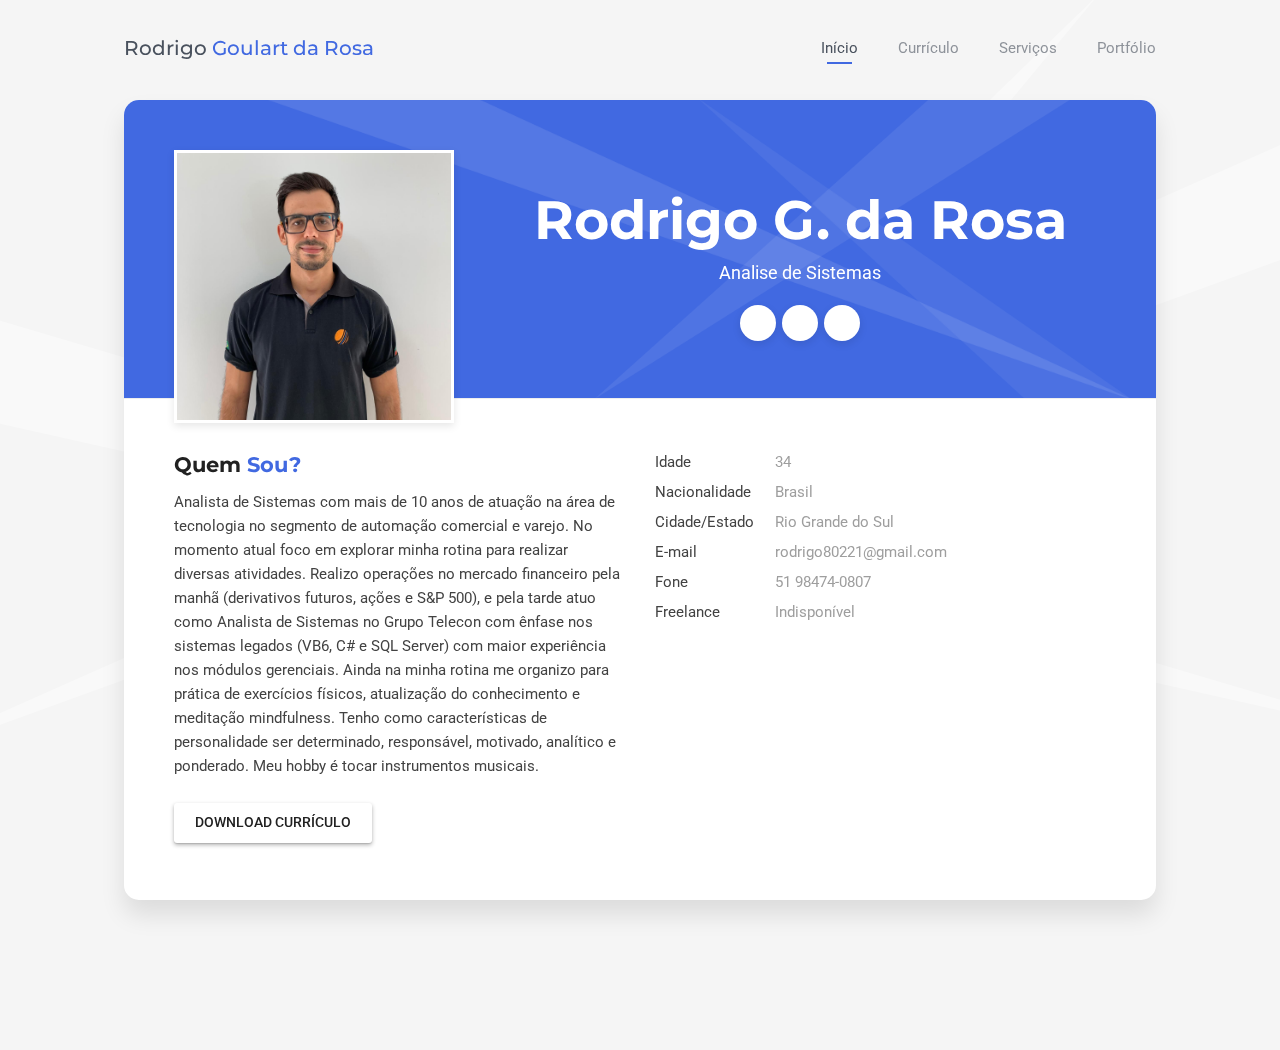
==== index.html @ 9f50922c "Currículo Finalizado" ====
<!DOCTYPE html>
<html lang="pt-br" class="no-js">
  <head>
    <meta charset="UTF-8" />
    <meta http-equiv="X-UA-Compatible" content="IE=edge"> 
    <title>Rodrigo Goulart da Rosa</title>
    <meta name="viewport" content="width=device-width, initial-scale=1, maximum-scale=1" />
    <meta name="description" content="Curriculum vitae Rodrigo Goulart da Rosa" />
    <meta name="keywords" content="curriculo, vitae, Rodrigo Goulart da Rosa, Análise de Sistemas, Canoas, Supermercados,Automação de Trade, Projetos Eletrônicos " />
    <link rel="shortcut icon" href="favicon.ico">

    <link rel="stylesheet" href="css/bootstrap.min.css" type="text/css">
    <link rel="stylesheet" href="css/normalize.css" type="text/css">
    <link rel="stylesheet" href="css/animate.css" type="text/css">
    <link rel="stylesheet" href="css/transition-animations.css" type="text/css">
    <link rel="stylesheet" href="css/owl.carousel.css" type="text/css">
    <link rel="stylesheet" href="css/magnific-popup.css" type="text/css">
    <link rel="stylesheet" href="css/main-green.css" type="text/css">
    <script src="js/jquery-2.1.3.min.js"></script>
    <script src="js/modernizr.custom.js"></script>
    <script src="https://kit.fontawesome.com/fe37161bbd.js" crossorigin="anonymous"></script>
  </head>

  <body class="material-template">
    <!-- Loading animation -->
    <div class="preloader">
      <div class="preloader-animation">
        <div class="preloader-spinner">
        </div>
      </div>
    </div>
    <!-- /Loading animation -->

    <div id="page" class="page">
      <!-- Header -->
      <header id="site_header" class="header mobile-menu-hide">
        <div class="header-content">
          <div class="site-title-block mobile-hidden">
            <a href="index.html#home"><div class="site-title">Rodrigo <span>Goulart da Rosa</span></div></a>
          </div>

          <!-- Navigation -->
          <div class="site-nav">
            <!-- Main menu -->
            <ul id="nav" class="site-main-menu">
              <li>
                <a class="pt-trigger" href="index.html#home">Início</a>
              </li>
              <li>
                <a class="pt-trigger" href="index.html#resume">Currículo</a>
              </li>
              <li>
                <a class="pt-trigger" href="index.html#services">Serviços</a>
              </li>
              <li>
                <a class="pt-trigger" href="index.html#portfolio">Portfólio</a>
              </li>
            </ul>
            <!-- /Main menu -->
          </div>
          <!-- Navigation -->
        </div>
      </header>
      <!-- /Header -->

      <!-- Mobile Header -->
      <div class="mobile-header mobile-visible">
        <div class="mobile-logo-container">
          <div class="mobile-site-title">Rodrigo Goulart da Rosa</div>
        </div>

        <a class="menu-toggle mobile-visible">
          <i class="fa fa-bars"></i>
        </a>
      </div>
      <!-- /Mobile Header -->

      <!-- Main Content -->
      <div id="main" class="site-main">
        <!-- Page changer wrapper -->
        <div class="pt-wrapper">
          <!-- Subpages -->
          <div class="subpages">

            <!-- Home Subpage -->
            <section class="pt-page" data-id="home">
              <div class="section-inner start-page-content">
                <div class="page-header">
                  <div class="row">
                    <div class="col-sm-4 col-md-4 col-lg-4">
                      <div class="photo">
                        <img src="images/Eu2.jpg" alt="Rodrigo Goulart da Rosa">
                      </div>
                    </div>

                    <div class="col-sm-8 col-md-8 col-lg-8">
                      <div class="title-block">
                        <h1>Rodrigo G. da Rosa</h1>
                        <div class="owl-carousel text-rotation">                                    
                          <div class="item">
                            <div class="sp-subtitle">Analise de Sistemas</div>
                          </div>
                          <div class="item">
                            <div class="sp-subtitle">Automação Comercial</div>
                          </div>
                          <div class="item">
                            <div class="sp-subtitle">Projetos Eletrônicos</div>
                          </div>     
                          <div class="item">
                            <div class="sp-subtitle">Algorítmos de Trade</div>
                          </div>                                               
                        </div>
                      </div>

                      <div class="social-links">
                        <a href="https://twitter.com/rodrigo80221gm1"><i class="fa fa-twitter"></i></a>
                        <a href="https://www.facebook.com/rodrigoroulartdarosa"><i class="fa fa-facebook"></i></a>
                        <a href="#"><i class="fa fa-instagram"></i></a>
                      </div>
                    </div>
                  </div>
                </div>

                <div class="page-content">
                  <div class="row">

                    <div class="col-sm-6 col-md-6 col-lg-6">
                      <div class="about-me">
                        <div class="block-title">
                          <h3>Quem <span>Sou?</span></h3>
                        </div>
                        <p>Analista de Sistemas com mais de 10 anos de atuação na área de tecnologia no segmento de automação comercial e varejo.  No momento atual foco em explorar minha rotina para realizar diversas atividades. Realizo operações no mercado financeiro pela manhã (derivativos futuros, ações e S&P 500), e pela tarde atuo como Analista de Sistemas no Grupo Telecon com ênfase nos sistemas legados (VB6, C# e SQL Server) com maior experiência nos módulos gerenciais. Ainda na minha rotina me organizo para prática de exercícios físicos, atualização do conhecimento e meditação mindfulness. Tenho como características de personalidade ser determinado, responsável, motivado, analítico e ponderado. Meu hobby é tocar instrumentos musicais. </p>
                      </div>
                      <div class="download-resume">
                        <a href="cv/resume.pdf" class="btn btn-secondary" target="_blank">Download Currículo</a>
                      </div>
                    </div>

                    <div class="col-sm-6 col-md-6 col-lg-6">
                      <ul class="info-list">
                        <li><span class="title">Idade</span><span class="value">34</span></li>
                        <li><span class="title">Nacionalidade</span><span class="value">Brasil</span></li>
                        <li><span class="title">Cidade/Estado</span><span class="value">Rio Grande do Sul</span></li>
                        <li><span class="title">E-mail</span><span class="value">rodrigo80221@gmail.com</span></li>
                        <li><span class="title">Fone</span><span class="value">51 98474-0807</span></li>
                        <li><span class="title">Freelance</span><span class="value available">Indisponível</span></li>
                      </ul>
                    </div>

                  </div>
                </div>
              </div>
            </section>
            <!-- End of Home Subpage -->

            <!-- Resume Subpage -->
            <section class="pt-page" data-id="resume">
              <div class="section-inner custom-page-content">
                <div class="page-header color-1">
                  <h2>Currículo</h2>
                </div>
                <div class="page-content">

                  <div class="row">
                    <div class="col-sm-6 col-md-6 col-lg-6">
                      <div class="block">
                        <div class="block-title">
                          <h3>Educação</h3>
                        </div>

                          <!-- Education 3 -->
                          <div class="timeline-item">
                            <h4 class="item-title">Graduação tecnológica em Análise e desenvimentos de sistemas</h4>
                            <span class="item-period">2015</span>
                            <span class="item-small">Universidade Luterana do Brasil – ULBRA Canoas – RS</span>
                            <p class="item-description"></p>
                          </div>
                          <!-- / Education 3 -->

                          <!-- Education 2 -->
                          <div class="timeline-item">
                            <h4 class="item-title">Técnico em Informática </h4>
                            <span class="item-period">2011</span>
                            <span class="item-small">Unidade ULBRA Cristo Redentor Canoas- RS</span>
                            <p class="item-description"></p>
                          </div>
                          <!-- / Education 2 -->                          

                        <div class="timeline">
                          <!-- Education 1 -->
                          <div class="timeline-item">
                            <h4 class="item-title">Técnico em Eletrônica</h4>
                            <span class="item-period">2006</span>
                            <span class="item-small">Centro Tecnológico Estadual Parobé Porto Alegre – RS</span>
                            <p class="item-description"></p>
                          </div>
                          <!-- / Education 1 -->

                          <!-- Education 3 -->
                          <div class="timeline-item">
                            <h4 class="item-title">Complementar: JIRA Software para Usuários Não Admins e Conluence Básico</h4>
                            <span class="item-period">2021</span>
                            <span class="item-small">Viviane Sasamoto Nunes da Silva & Udemy</span>
                            <p class="item-description">6,5 hrs</p>
                          </div>
                          <!-- / Education 3 -->

                          <!-- Education 3 -->
                          <div class="timeline-item">
                            <h4 class="item-title">Complementar: Git e Github Essencial para o Desenvolvedor</h4>
                            <span class="item-period">2021</span>
                            <span class="item-small">Geek University & Udemy</span>
                            <p class="item-description">12 hrs</p>
                          </div>
                          <!-- / Education 3 -->  

                          <!-- Education 3 -->
                          <div class="timeline-item">
                            <h4 class="item-title">Complementar: Learn to Trade With Fibonacci Tools</h4>
                            <span class="item-period">2020</span>
                            <span class="item-small">TradeSmart University & Udemy</span>
                            <p class="item-description">4 hrs</p>
                          </div>
                          <!-- / Education 3 -->  

                          <!-- Education 5 -->
                          <div class="timeline-item">
                            <h4 class="item-title">Complementar: Brooks Price Action Best Trades Oficial</h4>
                            <span class="item-period">2020</span>
                            <span class="item-small">Richard Entwistle & Udemy</span>
                            <p class="item-description">6,5 hrs</p>
                          </div>
                          <!-- / Education 5 -->

                          <!-- Education 4 -->
                          <div class="timeline-item">
                            <h4 class="item-title">Complementar: Treinamento oficial da metodologia Al Brooks</h4>
                            <span class="item-period">2019</span>
                            <span class="item-small">Portal Price Action</span>
                            <p class="item-description"></p>
                          </div>
                          <!-- / Education 4 -->

                          <!-- Education 3 -->
                          <div class="timeline-item">
                            <h4 class="item-title">Complementar: Web Developer Html e Javascript</h4>
                            <span class="item-period">2016</span>
                            <span class="item-small">Telecon Sistemas</span>
                            <p class="item-description">36 hrs</p>
                          </div>
                          <!-- / Education 3 -->      
                          
                          <!-- Education 3 -->
                          <div class="timeline-item">
                            <h4 class="item-title">Complementar: Técnicas em Mecanografia</h4>
                            <span class="item-period">2005</span>
                            <span class="item-small">Cedaspy</span>
                            <p class="item-description">14 hrs</p>
                          </div>
                          <!-- / Education 3 -->                              

                        </div>
                      </div>
                    </div>

                    <div class="col-sm-6 col-md-6 col-lg-6">
                      <div class="block">
                        <div class="block-title">
                          <h3>Experiência Profissional</h3>
                        </div>

                        <div class="timeline">
                          <!-- Experience 1 -->
                          <div class="timeline-item">
                            <h4 class="item-title">Analista de Sistemas</h4>
                            <span class="item-period">Abril 2021 - Atual</span>
                            <span class="item-small">Telecon Sistemas > PJ > Turno da tarde.</span>
                            <p class="item-description">Atualmente realizo análises de melhorias, correções e novidades nos sistemas legados da empresa com foco no varejo, priorizando a usabilidade e performance.
                              Entre as tecnologias utilizadas nestes sistemas estão vb6, C#, Crystal Reports, SQL Server e Git. Entre as atividades principais estão
                               a coleta de requisitos e relacionamento com o cliente,
                              análise de impacto, criação e atualização de documentações, realização de treinamentos e suporte a desenvolvedores.
                              
                             
                            </p>
                          </div>
                          <!-- / Experience 1 -->

                          <!-- Experience 2 -->
                          <div class="timeline-item">
                            <h4 class="item-title">Operador Financeiro Autônomo</h4>
                            <span class="item-period">Dec 2017 - Atual</span>
                            <span class="item-small">Autônomo > Turno da manhã</span>
                            <p class="item-description">Atualmente realizo negociações em derivativos futuros e ações. Utilizo price action e gráficos renko.
                              Minhas operações são baseadas principalmente em estratégias pré definidas através de algorítimos, gerencimento e plano de trade. 
                              Entre as ferramentas utilizadas estão o Profitchart e Ninjatrader.
                            </p>
                          </div>
                          <!-- / Experience 2 -->

                          <!-- Experience 3 -->
                          <div class="timeline-item">
                            <h4 class="item-title">Analista de Sistemas, desenvolvedor e DBA.</h4>
                            <span class="item-period">Dez 2008 - Dec 2017</span>
                            <span class="item-small">Telecon Sistemas</span>
                            <p class="item-description">Iniciei na empresa utilizando experiências de eletrônica, robótica e programação com o objetivo de construir o RobboTel que foi o primeiro robô brasileiro para supermercados. Ele participou de diversas feiras e eventos, sendo utilizado como marketing pela empresa e clientes. No ano de lançamento a empresa recebeu o prêmio Destaque Gaúcho. 
                              Após realizei atividades com reconhecimento, progredindo nos diversos setores da empresa. Seguindo na assistência técnica e atendimento externo, help desk, suporte avançado, implantação e treinamento, programação e finalizando no setor de análise com foco nos módulos gerenciais. Neste último setor entre os principais projetos em que participei estão a Nota Fiscal Eletrônica (NFe e NFCe), SPED, reestruturação do controle de estoque visando a performance e tuning (planos de manutenção, criação de índices e views para relatórios), avaliação de estoque e módulo de produção padaria. 
                              </p>
                          </div>
                          <!-- / Experience 3 -->

                          <!-- Experience 4 -->
                          <div class="timeline-item">
                            <h4 class="item-title">Auxiliar de laboratório (eletrônica, elétrica e mecatrônica) </h4>
                            <span class="item-period">Ago 2005 - Abr 2009</span>
                            <span class="item-small">Unidade ULBRA Cristo Redentor Canoas- RS</span>
                            <p class="item-description">Exerci atividades de monitoria, controle de almoxarifado, manutenção de equipamentos (eletrônicos, elétricos e computadores) e auxílio no desenvolvimentos de projetos acadêmicos. Nesta última atividade criei 2 robôs, entre eles o robô Cristofer que ganhou o prêmio destaque em tecnologia na Fecitep no ano de 2007. 
                              </p>
                          </div>
                          <!-- / Experience 4 -->

                        </div>
                      </div>
                    </div>
                  </div>

                  <div class="row">
                    <div class="col-sm-6 col-md-6 col-lg-6">
                      <div class="block">
                        <div class="block-title">
                          <h3>Personal <span>Skills</span></h3>
                        </div>

                        <div class="skills-info">
                          <h4>Comprometimento</h4>                               
                          <div class="skill-container">
                            <div class="skill-percentage skill-4"></div>
                          </div>

                          <h4>Qualidade</h4>
                          <div class="skill-container">
                            <div class="skill-percentage skill-4"></div>
                          </div>

                          <h4>Agilidade</h4>
                          <div class="skill-container">
                            <div class="skill-percentage skill-2"></div>
                          </div> 
                        </div>

                      </div>
                    </div>

                    <div class="col-sm-6 col-md-6 col-lg-6">
                      <div class="block">
                        <div class="block-title">
                          <h3>Professional <span>Skills</span></h3>
                        </div>

                        <div class="skills-info">
                          <h4>Capacidade de análise</h4>                               
                          <div class="skill-container">
                            <div class="skill-percentage skill-4"></div>
                          </div>

                          <h4>Conhecimento técnico</h4>
                          <div class="skill-container">
                            <div class="skill-percentage skill-2"></div>
                          </div>

                          <h4>Gestão de pessoas</h4>
                          <div class="skill-container">
                            <div class="skill-percentage skill-2"></div>
                          </div> 
                        </div>
                        
                      </div>
                    </div>
                  </div>

                  <!-- Download Resume Button -->
                  <div class="row">
                    <div class="col-sm-12 col-md-12 col-lg-12">
                      <div class="block">
                        <div class="center download-resume">
                          <a href="cv/resume.pdf" class="btn btn-secondary" target="_blank">Download Currículo</a>
                        </div>
                      </div>
                    </div>
                  </div>
                  <!-- End of Download Resume Button -->

                </div>
              </div>
            </section>
            <!-- End of Resume Subpage -->


            <!-- Services Subpage -->
            <section class="pt-page" data-id="services">
              <div class="section-inner custom-page-content">
                <div class="page-header color-1">
                  <h2>Serviços Prestados</h2>
                </div>
                <div class="page-content">
                  <!-- My Services -->
                  <div class="row">
                    <div class="col-sm-12 col-md-12">
                      <div class="block-title">
                        <h3>Sou <span>bom em...</span></h3>
                      </div>
                    </div>

                    <div class="col-sm-6 col-md-3">
                      <div class="service-block"> 
                        <div class="service-info">
                          <div class="service-image">
                            <img src="images/service/SQL.png" alt="Photography" class="mCS_img_loaded">
                          </div>
                          <h4>SQL Server</h4>
                          <p>Migração e importações de dados, modelagem de dados, programação SQL, manutenção, profiler, plano de execução, performance e tuning.</p>
                        </div>
                      </div>
                    </div>

                    <div class="col-sm-6 col-md-3">
                      <div class="service-block"> 
                        <div class="service-info">
                          <div class="service-image">
                            <img src="images/service/VBA.png" alt="Advetising" class="mCS_img_loaded">
                          </div>
                          <h4>VB6</h4>
                          <p>Linguagem em que atuei por maior período como desenvolvedor pleno</p>
                        </div>
                      </div>
                    </div>
                     
                    <div class="col-sm-6 col-md-3">
                      <div class="service-block"> 
                        <div class="service-info">
                          <!--<i class="service-icon fa fa-shopping-cart"></i>-->
                          <div class="service-image">
                            <img src="images/service/web_design_icon.png" alt="Responsive Design" class="mCS_img_loaded">
                          </div>
                          <h4>Análize e Documentação</h4>
                          <p>Manuais técnicos, fluxogramas, documentação de recursos, contextualização de problemas e soluções.</p>
                        </div>
                      </div>
                    </div>

                    <div class="col-sm-6 col-md-3">
                      <div class="service-block"> 
                        <div class="service-info">
                          <div class="service-image">
                            <img src="images/service/creativity_icon.png" alt="Creativity" class="mCS_img_loaded">
                          </div>
                          <h4>Gestão</h4>
                          <p>Organização e distribuição de atividades. Execução de metodologias ágeis.</p>
                        </div>
                      </div>
                    </div>
                  </div>
                  <!-- End of My Services -->

                  <!-- Clients -->
                  <div class="row">
                    <div class="col-sm-12 col-md-12">
                      <div class="block-title">
                        <h3>Clientes</h3>
                      </div>

                      <div class="col-sm-4 col-md-2 subpage-block">
                        <div class="client-block">
                          <a href="https://www.teleconsistemas.com.br/" target="_blank"><img src="images/clients/client_6.png" alt="image" class="mCS_img_loaded"></a>
                        </div>
                      </div>

                    </div>
                  </div>
                  <!-- End of Clients -->

                 
                </div>
              </div>
            </section>
            <!-- End of Services Subpage -->


            <!-- Portfolio Subpage -->
            <section class="pt-page" data-id="portfolio">
              <div class="section-inner custom-page-content">
                <div class="page-header color-1">
                  <h2>Portfólio</h2>
                </div>
                <div class="page-content">

                  <!-- Portfolio Content -->
                  <div class="portfolio-content">
                                
                    <!-- Portfolio filter -->
                    <ul id="portfolio_filters" class="portfolio-filters">
                      <li class="active">
                        <a class="filter btn btn-sm btn-link active" data-group="all">Tudo</a>
                      </li>
                      <li>
                        <a class="filter btn btn-sm btn-link" data-group="Analise">Análise de Sistemas</a>
                      </li>
                      <li>
                        <a class="filter btn btn-sm btn-link" data-group="Programacao">Programação</a>
                      </li>
                      <li>
                        <a class="filter btn btn-sm btn-link" data-group="Eletronica">Eletrônica</a>
                      </li>
                    </ul>
                    <!-- End of Portfolio filter -->

                    <!-- Portfolio Grid -->
                    <div id="portfolio_grid" class="portfolio-grid portfolio-masonry masonry-grid-3">









                      <!---------------------------------------------------------------------------------------------------------- -->
                      <!---------------------------------------------------------------------------------------------------------- -->
                      <!---------------------------------------------------------------------------------------------------------- -->
                      <!---------------------------------------------------------------------------------------------------------- -->
                      <!-- Portfolio Item 1 -->
                      <figure class="item" data-groups='["all", "Programacao"]'>
                        <a href="images/portfolio/AnalVendaConjunta.png" class="lightbox" title="Relatório Análise de Venda Conjunta: Busca em grandes bases de dados cupons que tenham vendas com um produto selecionado, com o objetivo principal de analisar promoções ou ver quais produtos se relacionam. A complexidade da tela se dá na capacidade de pesquisa com alto desempenho. O código principal está todo no banco de dados em Procedure.">
                          <img src="images/portfolio/AnalVendaConjunta.png" alt="">
                          <div>
                            <h5 class="name">Relatório Análise de Venda Conjunta</h5>
                            <small>Imagem</small>
                            <i class="fa fa-file-text-o" aria-hidden="true"></i>
                          </div>
                        </a>
                      </figure>
                      <!-- /Portfolio Item 1 -->

                      <!-- Portfolio Item 2 -->
                      <figure class="item" data-groups='["all", "Programacao"]'>
                        <a href="images/portfolio/AvaliacaoEstoque.png" class="lightbox" title="Relatório Avaliação de Estoque: O módulo é capaz de percorrer com excelente performance todas as movimentações chegando em um valor de estoque em qualquer data definida. O módulo veio para substituir um  antigo que demorava mais de um dia para mostrar os resultados, e apresentou os mesmos valores em menos de 1 minuto.  ">
                          <img src="images/portfolio/AvaliacaoEstoque.png" alt="">
                          <div>
                            <h5 class="name">Relatório Avaliação de Estoque</h5>
                            <small>Imagem</small>
                            <i class="fa fa-file-text-o"></i>
                          </div>
                        </a>
                      </figure>
                      <!-- /Portfolio Item 2 -->

                      <!-- Portfolio Item 3 -->
                      <figure class="item" data-groups='["all", "Programacao"]'>
                        <a href="images/portfolio/ServicoNFeTelecon.png" class="lightbox" title="Serviço NFe/NFCe Telecon: O Serviço comunica com o Sefaz enviando os XMLs e retornando o status, o sistema também controla as contigências e arquivos não processados. ">
                          <img src="images/portfolio/ServicoNFeTelecon.png" alt="">
                          <div>
                            <h5 class="name">Serviço NFe/NFCe Telecon</h5>
                            <small>Imagem</small>
                            <i class="fa fa-file-text-o"></i>
                          </div>
                        </a>
                      </figure>
                      <!-- /Portfolio Item 3 -->                      

                      <!-- Portfolio Item 4 -->
                      <figure class="item" data-groups='["all", "Programacao"]'>
                        <a href="images/portfolio/dashboard.png" class="lightbox" title="Dashboard Macroeconômico: Recurso utilizado para o dia a dia de operações em bolsa de valores, mostra dados econômicos, notícias e as principais discuções entre gestores de fundos e políticos relevantes no twitter.">
                          <img src="images/portfolio/dashboard.png" alt="">
                          <div>
                            <h5 class="name">Dashboard Macroeconômico</h5>
                            <small>Imagem</small>
                            <i class="fa fa-file-text-o"></i>
                          </div>
                        </a>
                      </figure>
                      <!-- /Portfolio Item 4 -->      
                      <!---------------------------------------------------------------------------------------------------------- -->
                      <!---------------------------------------------------------------------------------------------------------- -->
                      <!---------------------------------------------------------------------------------------------------------- -->
                      <!---------------------------------------------------------------------------------------------------------- -->                      
                  
                      <!-- Portfolio Item 4 -->
                      <figure class="item" data-groups='["all", "Analise"]'>
                        <a href="images/portfolio/ProducaoPadaria.png" class="lightbox" title="Módulo de Produção Padaria: Controla produtos de produção própria. Gerencia os ingredientes e auxilia na formação de preço de venda,
                        considerando os ingredientes com os custos e impostos referente a quantia utilizada.">
                          <img src="images/portfolio/ProducaoPadaria.png" alt="">
                          <div>
                            <h5 class="name">Módulo de Produção Padaria </h5>
                            <small>Imagem</small>
                            <i class="fa fa-file-text-o"></i>
                          </div>
                        </a>
                      </figure>
                      <!-- /Portfolio Item 4 --> 

                      <!-- Portfolio Item 4 -->
                      <figure class="item" data-groups='["all", "Analise"]'>
                        <a href="images/portfolio/PDVTOUCHSCREEN.png" class="lightbox" title="Recurso Touch Screen para PDV: Adaptação no PDV Telecon para utilização com monitor touchscreen. Desta forma conseguimos utilizar o PDV em monitor touch sem realizar alterações de código.">
                          <img src="images/portfolio/PDVTOUCHSCREEN.png" alt="">
                          <div>
                            <h5 class="name">Recurso Touch Screen para PDV </h5>
                            <small>Imagem</small>
                            <i class="fa fa-file-text-o"></i>
                          </div>
                        </a>
                      </figure>
                      <!-- /Portfolio Item 4 -->      
                      
                      <!-- Portfolio Item 4 -->
                      <figure class="item" data-groups='["all", "Analise"]'>
                        <a href="images/portfolio/MonitorAdicional.png" class="lightbox" title="Monitor adicional ao Touch Screen para PDV: Monitor auxiliar para frente de caixa para visualização do cliente.">
                          <img src="images/portfolio/MonitorAdicional.png" alt="">
                          <div>
                            <h5 class="name">Monitor adicional ao Touch Screen para PDV</h5>
                            <small>Imagem</small>
                            <i class="fa fa-file-text-o"></i>
                          </div>
                        </a>
                      </figure>
                      <!-- /Portfolio Item 4 -->                       

                      <!-- Portfolio Item 4 -->
                      <figure class="item" data-groups='["all", "Analise"]'>
                        <a href="images/portfolio/Inventario.png" class="lightbox" title="Módulo de Inventário: Módulo para contagem de estoque, possui integração com diversos coletores. A tela tem controle rigoroso para sua utilização, possui relatórios que cruzam inventários para verificar a conscistência do controle de estoque do supermercado. A tela mostra dados em alta performance. ">
                          <img src="images/portfolio/Inventario.png" alt="">
                          <div>
                            <h5 class="name">Módulo de Inventário</h5>
                            <small>Imagem</small>
                            <i class="fa fa-file-text-o"></i>
                          </div>
                        </a>
                      </figure>
                      <!-- /Portfolio Item 4 -->                        

                      <!-- Portfolio Item 4 -->
                      <figure class="item" data-groups='["all", "Analise"]'>
                        <a href="images/portfolio/SelfCheckout2.jpg" class="lightbox" title="Versão de apresentação do SelfCheckout: Versão do PDV SelfCheckout com funcionalidades resumidas para apresentação para clientes.">
                          <img src="images/portfolio/SelfCheckout2.jpg" alt="">
                          <div>
                            <h5 class="name">Versão de apresentação do SelfCheckout</h5>
                            <small>Imagem</small>
                            <i class="fa fa-file-text-o"></i>
                          </div>
                        </a>
                      </figure>
                      <!-- /Portfolio Item 4 -->   

                      <!-- Portfolio Item 4 -->
                      <figure class="item" data-groups='["all", "Analise"]'>
                        <a href="images/portfolio/SICO.png" class="lightbox" title="SICO - Sistema Inteligente de Combate a Obesidade. Uma ferramenta baseada em casos aplicada no domínio da saúde para sugerir o melhor tipo de treinamento para indivíduos obesos. A ferramenta SICO foi validada com dados de experimentos reais aplicados a um grupo de pacientes e os resultados comprovam que o conceito de raciocínio baseado em casos é uma abordagem importante que ajuda a aprimorar as tarefas complexas dos especialistas. Desenvolvido para sugerir o melhor tratamento para um passiente baseado em seus dados sanguínios.">
                          <img src="images/portfolio/SICO.png" alt="">
                          <div>
                            <h5 class="name">SICO - Sistema Inteligente de Combate a Obesidade </h5>
                            <small>Imagem</small>
                            <i class="fa fa-file-text-o"></i>
                          </div>
                        </a>
                      </figure>
                      <!-- /Portfolio Item 4 --> 

                      <!---------------------------------------------------------------------------------------------------------- -->
                      <!---------------------------------------------------------------------------------------------------------- -->
                      <!---------------------------------------------------------------------------------------------------------- -->
                      <!---------------------------------------------------------------------------------------------------------- -->    
                      <figure class="item" data-groups='["all", "Eletronica"]'>
                        <a href="images/portfolio/RobboTel.jpg" class="lightbox" title="RobboTel - Robô para supermercados: Robô produzido em parceria com a Telecon Sistemas onde participei em todas as etapas do projeto. O robô possui os recursos de falar (falas pré programadas ou controladas por notebook), andar (com controle remoto), frases agendadas para promoção de produtos, reprodução de músicas ou campanhas em áudio, pesquisa de satisfação em tela touchscreen, impressão de relatórios ou qualquer lista, leitor de código de barras para informar o preço e informações sobre produtos.  O Robbô foi utilizado para marketing da empresa, foi exposto em diversas expo agas e ficou em apresentação por 2 anos no show room da Unisinos.">
                          <img src="images/portfolio/RobboTel.jpg" alt="">
                          <div>
                            <h5 class="name">RobboTel - Robô para supermercados (2015)
                            </h5>
                            <small>Imagem</small>
                            <i class="fa fa-file-text-o"></i>
                          </div>
                        </a>
                      </figure>

                      <figure class="item" data-groups='["all", "Eletronica"]'>
                        <a href="images/portfolio/RobbotelKibon.png" class="lightbox" title="RobboTel - Robô para divulgação de logo marcas: O robô toca músicas da marca, consulta preços, e fala frases pré programadas tanto em relação a marca quanto frases de inter-relacionamento. Com ajuda de um técnico pode interagir no ambiente, andando e respondendo perguntas.">
                          <img src="images/portfolio/RobbotelKibon.png" alt="">
                          <div>
                            <h5 class="name">RobboTel - Robô para divulgação de logo marcas. (2008)
                            </h5>
                            <small>Imagem</small>
                            <i class="fa fa-file-text-o"></i>
                          </div>
                        </a>
                      </figure>

                      <figure class="item" data-groups='["all", "Eletronica"]'>
                        <a href="images/portfolio/RobboTelEmPassoFundo.png" class="lightbox" title="RobboTel - Robô para entreterimento: Com ajuda de um técnico pode interagir conversando com as pessoas, andando e mexendo os braços (nas versões mais novas). O robô pode atuar em um script ou peça, nessas fotos participou de um desfile, já partirticipou em programas de tv como personagem e participou de entrevistas.">
                          <img src="images/portfolio/RobboTelEmPassoFundo.png" alt="">
                          <div>
                            <h5 class="name">RobboTel - Robô para entreterimento (2008)
                            </h5>
                            <small>Imagem</small>
                            <i class="fa fa-file-text-o"></i>
                          </div>
                        </a>
                      </figure>
                      
                      <figure class="item" data-groups='["all", "Eletronica"]'>
                        <a href="images/portfolio/ProducaoDeRobos.png" class="lightbox" title="RobboTel - Produção de Robôs: Criação de diversos robôs com alguns recursos diferentes. ">
                          <img src="images/portfolio/ProducaoDeRobos.png" alt="">
                          <div>
                            <h5 class="name">RobboTel - Produção de Robôs (2008)
                            </h5>
                            <small>Imagem</small>
                            <i class="fa fa-file-text-o"></i>
                          </div>
                        </a>
                      </figure>
                      
                      <figure class="item" data-groups='["all", "Eletronica"]'>
                        <a href="images/portfolio/CristoferGracinha.jpg" class="lightbox" title="Robô Cristofer: Robô produzido no Colégio Ulbra Cristo Redentor. Na imagem Cristofer participa de um projeto social promovido pela escola indo em hospitais na ala infantil levando alegria e interagindo com as criaças. O robô reproduzia áudios engraçados gravados por um artista de teatro, mexia os olhos e andava por controle remoto. Além dos projeto sociais o pequeno robô participou em muitas feiras de divulgação das unidades da ulbra, fazia interações com alunos nos intervalos e em sala de aula.">
                          <img src="images/portfolio/CristoferGracinha.jpg" alt="">
                          <div>
                            <h5 class="name">Robô Cristofer em projeto social (2006)
                            </h5>
                            <small>Imagem</small>
                            <i class="fa fa-file-text-o"></i>
                          </div>
                        </a>
                      </figure>
                      
                      <figure class="item" data-groups='["all", "Eletronica"]'>
                        <a href="images/portfolio/CristoferPremio.JPG" class="lightbox" title="Robô Cristofer: Robô produzido no Colégio Ulbra Cristo Redentor. Na imagem o prêmio FECITEP Destaque e contribuição a ciência em 2007. Apresentando o projeto social que fez nos hospitais.">
                          <img src="images/portfolio/CristoferPremio.JPG" alt="">
                          <div>
                            <h5 class="name">Robô Cristofer - Prêmio FECITEP 2007
                            </h5>
                            <small>Imagem</small>
                            <i class="fa fa-file-text-o"></i>
                          </div>
                        </a>
                      </figure>
                      
                      <figure class="item" data-groups='["all", "Eletronica"]'>
                        <a href="images/portfolio/RoboViber.png" class="lightbox" title="Robô Viber - Robô Multimídia: Robô para eventos com grande capacidade sonora, o robô foi feito de madeira para atuar como caixa de som com mais de 300W RMS. Possuía tela LCD para passar imagens. Andava controlado por controle remoto. ">
                          <img src="images/portfolio/RoboViber.png" alt="">
                          <div>
                            <h5 class="name">Robô Viber - Robô Multimídia (2007)
                            </h5>
                            <small>Imagem</small>
                            <i class="fa fa-file-text-o"></i>
                          </div>
                        </a>
                      </figure>                      
















                      <!-- Portfolio Item 2 -->
                      <figure class="item" data-groups='["all", "video"]'>
                        <a href="https://player.vimeo.com/video/97102654?autoplay=1" title="Praesent Dolor Ex" class="lightbox mfp-iframe">
                          <img src="images/portfolio/2.jpg" alt="">
                          <div>
                            <h5 class="name">Project Name</h5>
                            <small>Video</small>
                            <i class="fa fa-video-camera"></i>
                          </div>
                        </a>
                      </figure>
                      <!-- /Portfolio Item 2 -->

                      <!-- Portfolio Item 3 -->
                      <figure class="item" data-groups='["all","illustration"]'>
                        <a href="images/portfolio/full/3.jpg" class="lightbox" title="Duis Eu Eros Viverra">
                          <img src="images/portfolio/3.jpg" alt="">
                          <div>
                            <h5 class="name">Project Name</h5>
                            <small>Illustration</small>
                            <i class="fa fa-image"></i>
                          </div>
                        </a>
                      </figure>
                      <!-- /Portfolio Item 3 -->

                      <!-- Portfolio Item 4 -->
                      <figure class="item" data-groups='["all", "media"]'>
                        <a href="images/portfolio/full/4.jpg" class="lightbox" title="Duis Eu Eros Viverra">
                          <img src="images/portfolio/4.jpg" alt="">
                          <div>
                            <h5 class="name">Project Name</h5>
                            <small>Media</small>
                            <i class="fa fa-file-text-o"></i>
                          </div>
                        </a>
                      </figure>
                      <!-- /Portfolio Item 4 -->

                      <!-- Portfolio Item 5 -->
                      <figure class="item" data-groups='["all", "illustration"]'>
                        <a href="images/portfolio/full/5.jpg" class="lightbox" title="Aliquam Condimentum Magna Rhoncus">
                          <img src="images/portfolio/5.jpg" alt="">
                          <div>
                            <h5 class="name">Project Name</h5>
                            <small>Illustration</small>
                            <i class="fa fa-image"></i>
                          </div>
                        </a>
                      </figure>
                      <!-- /Portfolio Item 5 -->

                      <!-- Portfolio Item 6 -->
                      <figure class="item" data-groups='["all", "media"]'>
                        <a href="images/portfolio/full/6.jpg" class="lightbox" title="Duis Eu Eros Viverra">
                          <img src="images/portfolio/6.jpg" alt="">
                          <div>
                            <h5 class="name">Project Name</h5>
                            <small>Media</small>
                            <i class="fa fa-file-text-o"></i>
                          </div>
                        </a>
                      </figure>
                      <!-- /Portfolio Item 6 -->

                      <!-- Portfolio Item 7 -->
                      <figure class="item" data-groups='["all", "video"]'>
                        <a href="https://player.vimeo.com/video/97102654?autoplay=1" title="Nulla Facilisi" class="lightbox mfp-iframe">
                          <img src="images/portfolio/7.jpg" alt="">
                          <div>
                            <h5 class="name">Project Name</h5>
                            <small>Video</small>
                            <i class="fa fa-video-camera"></i>
                          </div>
                        </a>
                      </figure>
                      <!-- /Portfolio Item 7 -->

                      <!-- Portfolio Item 8 -->
                      <figure class="item" data-groups='["all",  "media"]'>
                       <a href="images/portfolio/full/1.jpg" class="lightbox" title="Duis Eu Eros Viverra">
                          <img src="images/portfolio/8.jpg" alt="">
                          <div>
                            <h5 class="name">Project Name</h5>
                            <small>Media</small>
                            <i class="fa fa-file-text-o"></i>
                          </div>
                        </a>
                      </figure>
                      <!-- /Portfolio Item 8 -->

                      <!-- Portfolio Item 9 -->
                      <figure class="item" data-groups='["all","illustration"]'>
                        <a href="images/portfolio/full/9.jpg" class="lightbox" title="Mauris Neque Dolor">
                          <img src="images/portfolio/9.jpg" alt="">
                          <div>
                            <h5 class="name">Project Name</h5>
                            <small>Illustration</small>
                            <i class="fa fa-image"></i>
                          </div>
                        </a>
                      </figure>
                      <!-- /Portfolio Item 9 -->

                      <!-- Portfolio Item 10 -->
                      <figure class="item" data-groups='["all", "video"]'>
                        <a href="https://player.vimeo.com/video/97102654?autoplay=1" title="Donec Lectus Arcu" class="lightbox mfp-iframe">
                          <img src="images/portfolio/10.jpg" alt="">
                          <div>
                            <h5 class="name">Project Name</h5>
                            <small>Video</small>
                            <i class="fa fa-video-camera"></i>
                          </div>
                        </a>
                      </figure>
                      <!-- /Portfolio Item 10 -->

                      <!-- Portfolio Item 11 -->
                      <figure class="item" data-groups='["all","illustration"]'>
                        <a href="images/portfolio/full/11.jpg" class="lightbox" title="Duis Eu Eros Viverra">
                          <img src="images/portfolio/11.jpg" alt="">
                          <div>
                            <h5 class="name">Project Name</h5>
                            <small>Illustration</small>
                            <i class="fa fa-image"></i>
                          </div>
                        </a>
                      </figure>
                      <!-- /Portfolio Item 11 -->

                      <!-- Portfolio Item 12 -->
                      <figure class="item" data-groups='["all","media"]'>
                        <a href="images/portfolio/full/1.jpg" class="lightbox" title="Duis Eu Eros Viverra">
                          <img src="images/portfolio/12.jpg" alt="">
                          <div>
                            <h5 class="name">Project Name</h5>
                            <small>Media</small>
                            <i class="fa fa-file-text-o"></i>
                          </div>
                        </a>
                      </figure>
                      <!-- /Portfolio Item 12 -->
                    </div>
                    <!-- /Portfolio Grid -->

                  </div>
                  <!-- /Portfolio Content -->
                </div>
              </div>
            </section>
            <!-- /Portfolio Subpage -->

          </div>
        </div>
        <!-- /Page changer wrapper -->
      </div>
      <!-- /Main Content -->
    </div>
    <footer>
      <div class="copyrights">&copy; Geek University</div>
    </footer>
    <script type="text/javascript" src="js/bootstrap.min.js"></script>
    <script type="text/javascript" src="js/pages-switcher.js"></script>
    <script type="text/javascript" src="js/imagesloaded.pkgd.min.js"></script>
    <script type="text/javascript" src="js/validator.js"></script>
    <script type="text/javascript" src="js/jquery.shuffle.min.js"></script>
    <script type="text/javascript" src="js/masonry.pkgd.min.js"></script>
    <script type="text/javascript" src="js/owl.carousel.min.js"></script>
    <script type="text/javascript" src="js/jquery.magnific-popup.min.js"></script>
    <script type="text/javascript" src="js/jquery.hoverdir.js"></script>
    <script type="text/javascript" src="js/jquery.googlemap.js"></script>
    <script type="text/javascript" src="js/main.js"></script>
  </body>
</html>
---- css/transition-animations.css ----
/* animation sets */

/* move from / to  */

.pt-page-moveToLeft {
	-webkit-animation: moveToLeft .6s ease both;
	animation: moveToLeft .6s ease both;
}

.pt-page-moveFromLeft {
	-webkit-animation: moveFromLeft .6s ease both;
	animation: moveFromLeft .6s ease both;
}

.pt-page-moveToRight {
	-webkit-animation: moveToRight .6s ease both;
	animation: moveToRight .6s ease both;
}

.pt-page-moveFromRight {
	-webkit-animation: moveFromRight .6s ease both;
	animation: moveFromRight .6s ease both;
}

.pt-page-moveToTop {
	-webkit-animation: moveToTop .6s ease both;
	animation: moveToTop .6s ease both;
}

.pt-page-moveFromTop {
	-webkit-animation: moveFromTop .6s ease both;
	animation: moveFromTop .6s ease both;
}

.pt-page-moveToBottom {
	-webkit-animation: moveToBottom .6s ease both;
	animation: moveToBottom .6s ease both;
}

.pt-page-moveFromBottom {
	-webkit-animation: moveFromBottom .6s ease both;
	animation: moveFromBottom .6s ease both;
}

/* fade */

.pt-page-fade {
	-webkit-animation: fade .7s ease both;
	animation: fade .7s ease both;
}

/* move from / to and fade */

.pt-page-moveToLeftFade {
	-webkit-animation: moveToLeftFade .7s ease both;
	animation: moveToLeftFade .7s ease both;
}

.pt-page-moveFromLeftFade {
	-webkit-animation: moveFromLeftFade .7s ease both;
	animation: moveFromLeftFade .7s ease both;
}

.pt-page-moveToRightFade {
	-webkit-animation: moveToRightFade .7s ease both;
	animation: moveToRightFade .7s ease both;
}

.pt-page-moveFromRightFade {
	-webkit-animation: moveFromRightFade .7s ease both;
	animation: moveFromRightFade .7s ease both;
}

.pt-page-moveToTopFade {
	-webkit-animation: moveToTopFade .7s ease both;
	animation: moveToTopFade .7s ease both;
}

.pt-page-moveFromTopFade {
	-webkit-animation: moveFromTopFade .7s ease both;
	animation: moveFromTopFade .7s ease both;
}

.pt-page-moveToBottomFade {
	-webkit-animation: moveToBottomFade .7s ease both;
	animation: moveToBottomFade .7s ease both;
}

.pt-page-moveFromBottomFade {
	-webkit-animation: moveFromBottomFade .7s ease both;
	animation: moveFromBottomFade .7s ease both;
}

/* move to with different easing */

.pt-page-moveToLeftEasing {
	-webkit-animation: moveToLeft .7s ease-in-out both;
	animation: moveToLeft .7s ease-in-out both;
}
.pt-page-moveToRightEasing {
	-webkit-animation: moveToRight .7s ease-in-out both;
	animation: moveToRight .7s ease-in-out both;
}
.pt-page-moveToTopEasing {
	-webkit-animation: moveToTop .7s ease-in-out both;
	animation: moveToTop .7s ease-in-out both;
}
.pt-page-moveToBottomEasing {
	-webkit-animation: moveToBottom .7s ease-in-out both;
	animation: moveToBottom .7s ease-in-out both;
}

/********************************* keyframes **************************************/

/* move from / to  */

@-webkit-keyframes moveToLeft {
	from { }
	to { -webkit-transform: translateX(-100%); }
}
@keyframes moveToLeft {
	from { }
	to { -webkit-transform: translateX(-100%); transform: translateX(-100%); }
}

@-webkit-keyframes moveFromLeft {
	from { -webkit-transform: translateX(-100%); }
}
@keyframes moveFromLeft {
	from { -webkit-transform: translateX(-100%); transform: translateX(-100%); }
}

@-webkit-keyframes moveToRight { 
	from { }
	to { -webkit-transform: translateX(100%); }
}
@keyframes moveToRight { 
	from { }
	to { -webkit-transform: translateX(100%); transform: translateX(100%); }
}

@-webkit-keyframes moveFromRight {
	from { -webkit-transform: translateX(100%); }
}
@keyframes moveFromRight {
	from { -webkit-transform: translateX(100%); transform: translateX(100%); }
}

@-webkit-keyframes moveToTop {
	from { }
	to { -webkit-transform: translateY(-100%); }
}
@keyframes moveToTop {
	from { }
	to { -webkit-transform: translateY(-100%); transform: translateY(-100%); }
}

@-webkit-keyframes moveFromTop {
	from { -webkit-transform: translateY(-100%); }
}
@keyframes moveFromTop {
	from { -webkit-transform: translateY(-100%); transform: translateY(-100%); }
}

@-webkit-keyframes moveToBottom {
	from { }
	to { -webkit-transform: translateY(100%); }
}
@keyframes moveToBottom {
	from { }
	to { -webkit-transform: translateY(100%); transform: translateY(100%); }
}

@-webkit-keyframes moveFromBottom {
	from { -webkit-transform: translateY(100%); }
}
@keyframes moveFromBottom {
	from { -webkit-transform: translateY(100%); transform: translateY(100%); }
}

/* fade */

@-webkit-keyframes fade {
	from { }
	to { opacity: 0.3; }
}
@keyframes fade {
	from { }
	to { opacity: 0.3; }
}

/* move from / to and fade */

@-webkit-keyframes moveToLeftFade {
	from { }
	to { opacity: 0.3; -webkit-transform: translateX(-100%); }
}
@keyframes moveToLeftFade {
	from { }
	to { opacity: 0.3; -webkit-transform: translateX(-100%); transform: translateX(-100%); }
}

@-webkit-keyframes moveFromLeftFade {
	from { opacity: 0.3; -webkit-transform: translateX(-100%); }
}
@keyframes moveFromLeftFade {
	from { opacity: 0.3; -webkit-transform: translateX(-100%); transform: translateX(-100%); }
}

@-webkit-keyframes moveToRightFade {
	from { }
	to { opacity: 0.3; -webkit-transform: translateX(100%); }
}
@keyframes moveToRightFade {
	from { }
	to { opacity: 0.3; -webkit-transform: translateX(100%); transform: translateX(100%); }
}

@-webkit-keyframes moveFromRightFade {
	from { opacity: 0.3; -webkit-transform: translateX(100%); }
}
@keyframes moveFromRightFade {
	from { opacity: 0.3; -webkit-transform: translateX(100%); transform: translateX(100%); }
}

@-webkit-keyframes moveToTopFade {
	from { }
	to { opacity: 0.3; -webkit-transform: translateY(-100%); }
}
@keyframes moveToTopFade {
	from { }
	to { opacity: 0.3; -webkit-transform: translateY(-100%); transform: translateY(-100%); }
}

@-webkit-keyframes moveFromTopFade {
	from { opacity: 0.3; -webkit-transform: translateY(-100%); }
}
@keyframes moveFromTopFade {
	from { opacity: 0.3; -webkit-transform: translateY(-100%); transform: translateY(-100%); }
}

@-webkit-keyframes moveToBottomFade {
	from { }
	to { opacity: 0.3; -webkit-transform: translateY(100%); }
}
@keyframes moveToBottomFade {
	from { }
	to { opacity: 0.3; -webkit-transform: translateY(100%); transform: translateY(100%); }
}

@-webkit-keyframes moveFromBottomFade {
	from { opacity: 0.3; -webkit-transform: translateY(100%); }
}
@keyframes moveFromBottomFade {
	from { opacity: 0.3; -webkit-transform: translateY(100%); transform: translateY(100%); }
}

/* scale and fade */

.pt-page-scaleDown {
	-webkit-animation: scaleDown .7s ease both;
	animation: scaleDown .7s ease both;
}

.pt-page-scaleUp {
	-webkit-animation: scaleUp .7s ease both;
	animation: scaleUp .7s ease both;
}

.pt-page-scaleUpDown {
	-webkit-animation: scaleUpDown .5s ease both;
	animation: scaleUpDown .5s ease both;
}

.pt-page-scaleDownUp {
	-webkit-animation: scaleDownUp .5s ease both;
	animation: scaleDownUp .5s ease both;
}

.pt-page-scaleDownCenter {
	-webkit-animation: scaleDownCenter .4s ease-in both;
	animation: scaleDownCenter .4s ease-in both;
}

.pt-page-scaleUpCenter {
	-webkit-animation: scaleUpCenter .4s ease-out both;
	animation: scaleUpCenter .4s ease-out both;
}

/********************************* keyframes **************************************/

/* scale and fade */

@-webkit-keyframes scaleDown {
	from { }
	to { opacity: 0; -webkit-transform: scale(.8); }
}
@keyframes scaleDown {
	from { }
	to { opacity: 0; -webkit-transform: scale(.8); transform: scale(.8); }
}

@-webkit-keyframes scaleUp {
	from { opacity: 0; -webkit-transform: scale(.8); }
}
@keyframes scaleUp {
	from { opacity: 0; -webkit-transform: scale(.8); transform: scale(.8); }
}

@-webkit-keyframes scaleUpDown {
	from { opacity: 0; -webkit-transform: scale(1.2); }
}
@keyframes scaleUpDown {
	from { opacity: 0; -webkit-transform: scale(1.2); transform: scale(1.2); }
}

@-webkit-keyframes scaleDownUp {
	from { }
	to { opacity: 0; -webkit-transform: scale(1.2); }
}
@keyframes scaleDownUp {
	from { }
	to { opacity: 0; -webkit-transform: scale(1.2); transform: scale(1.2); }
}

@-webkit-keyframes scaleDownCenter {
	from { }
	to { opacity: 0; -webkit-transform: scale(.7); }
}
@keyframes scaleDownCenter {
	from { }
	to { opacity: 0; -webkit-transform: scale(.7); transform: scale(.7); }
}

@-webkit-keyframes scaleUpCenter {
	from { opacity: 0; -webkit-transform: scale(.7); }
}
@keyframes scaleUpCenter {
	from { opacity: 0; -webkit-transform: scale(.7); transform: scale(.7); }
}

/* rotate sides first and scale */

.pt-page-rotateRightSideFirst {
	-webkit-transform-origin: 0% 50%;
	transform-origin: 0% 50%;
	-webkit-animation: rotateRightSideFirst .8s both ease-in;
	animation: rotateRightSideFirst .8s both ease-in;
}
.pt-page-rotateLeftSideFirst {
	-webkit-transform-origin: 100% 50%;
	transform-origin: 100% 50%;
	-webkit-animation: rotateLeftSideFirst .8s both ease-in;
	animation: rotateLeftSideFirst .8s both ease-in;
}
.pt-page-rotateTopSideFirst {
	-webkit-transform-origin: 50% 100%;
	transform-origin: 50% 100%;
	-webkit-animation: rotateTopSideFirst .8s both ease-in;
	animation: rotateTopSideFirst .8s both ease-in;
}
.pt-page-rotateBottomSideFirst {
	-webkit-transform-origin: 50% 0%;
	transform-origin: 50% 0%;
	-webkit-animation: rotateBottomSideFirst .8s both ease-in;
	animation: rotateBottomSideFirst .8s both ease-in;
}

/* flip */

.pt-page-flipOutRight {
	-webkit-transform-origin: 50% 50%;
	transform-origin: 50% 50%;
	-webkit-animation: flipOutRight .5s both ease-in;
	animation: flipOutRight .5s both ease-in;
}
.pt-page-flipInLeft {
	-webkit-transform-origin: 50% 50%;
	transform-origin: 50% 50%;
	-webkit-animation: flipInLeft .5s both ease-out;
	animation: flipInLeft .5s both ease-out;
}
.pt-page-flipOutLeft {
	-webkit-transform-origin: 50% 50%;
	transform-origin: 50% 50%;
	-webkit-animation: flipOutLeft .5s both ease-in;
	animation: flipOutLeft .5s both ease-in;
}
.pt-page-flipInRight {
	-webkit-transform-origin: 50% 50%;
	transform-origin: 50% 50%;
	-webkit-animation: flipInRight .5s both ease-out;
	animation: flipInRight .5s both ease-out;
}
.pt-page-flipOutTop {
	-webkit-transform-origin: 50% 50%;
	transform-origin: 50% 50%;
	-webkit-animation: flipOutTop .5s both ease-in;
	animation: flipOutTop .5s both ease-in;
}
.pt-page-flipInBottom {
	-webkit-transform-origin: 50% 50%;
	transform-origin: 50% 50%;
	-webkit-animation: flipInBottom .5s both ease-out;
	animation: flipInBottom .5s both ease-out;
}
.pt-page-flipOutBottom {
	-webkit-transform-origin: 50% 50%;
	transform-origin: 50% 50%;
	-webkit-animation: flipOutBottom .5s both ease-in;
	animation: flipOutBottom .5s both ease-in;
}
.pt-page-flipInTop {
	-webkit-transform-origin: 50% 50%;
	transform-origin: 50% 50%;
	-webkit-animation: flipInTop .5s both ease-out;
	animation: flipInTop .5s both ease-out;
}

/* rotate fall */

.pt-page-rotateFall {
	-webkit-transform-origin: 0% 0%;
	transform-origin: 0% 0%;
	-webkit-animation: rotateFall 1s both ease-in;
	animation: rotateFall 1s both ease-in;
}

/* rotate newspaper */
.pt-page-rotateOutNewspaper {
	-webkit-transform-origin: 50% 50%;
	transform-origin: 50% 50%;
	-webkit-animation: rotateOutNewspaper .5s both ease-in;
	animation: rotateOutNewspaper .5s both ease-in;
}
.pt-page-rotateInNewspaper {
	-webkit-transform-origin: 50% 50%;
	transform-origin: 50% 50%;
	-webkit-animation: rotateInNewspaper .5s both ease-out;
	animation: rotateInNewspaper .5s both ease-out;
}

/* push */
.pt-page-rotatePushLeft {
	-webkit-transform-origin: 0% 50%;
	transform-origin: 0% 50%;
	-webkit-animation: rotatePushLeft .8s both ease;
	animation: rotatePushLeft .8s both ease;
}
.pt-page-rotatePushRight {
	-webkit-transform-origin: 100% 50%;
	transform-origin: 100% 50%;
	-webkit-animation: rotatePushRight .8s both ease;
	animation: rotatePushRight .8s both ease;
}
.pt-page-rotatePushTop {
	-webkit-transform-origin: 50% 0%;
	transform-origin: 50% 0%;
	-webkit-animation: rotatePushTop .8s both ease;
	animation: rotatePushTop .8s both ease;
}
.pt-page-rotatePushBottom {
	-webkit-transform-origin: 50% 100%;
	transform-origin: 50% 100%;
	-webkit-animation: rotatePushBottom .8s both ease;
	animation: rotatePushBottom .8s both ease;
}

/* pull */
.pt-page-rotatePullRight {
	-webkit-transform-origin: 100% 50%;
	transform-origin: 100% 50%;
	-webkit-animation: rotatePullRight .5s both ease;
	animation: rotatePullRight .5s both ease;
}
.pt-page-rotatePullLeft {
	-webkit-transform-origin: 0% 50%;
	transform-origin: 0% 50%;
	-webkit-animation: rotatePullLeft .5s both ease;
	animation: rotatePullLeft .5s both ease;
}
.pt-page-rotatePullTop {
	-webkit-transform-origin: 50% 0%;
	transform-origin: 50% 0%;
	-webkit-animation: rotatePullTop .5s both ease;
	animation: rotatePullTop .5s both ease;
}
.pt-page-rotatePullBottom {
	-webkit-transform-origin: 50% 100%;
	transform-origin: 50% 100%;
	-webkit-animation: rotatePullBottom .5s both ease;
	animation: rotatePullBottom .5s both ease;
}

/* fold */
.pt-page-rotateFoldRight {
	-webkit-transform-origin: 0% 50%;
	transform-origin: 0% 50%;
	-webkit-animation: rotateFoldRight .7s both ease;
	animation: rotateFoldRight .7s both ease;
}
.pt-page-rotateFoldLeft {
	-webkit-transform-origin: 100% 50%;
	transform-origin: 100% 50%;
	-webkit-animation: rotateFoldLeft .7s both ease;
	animation: rotateFoldLeft .7s both ease;
}
.pt-page-rotateFoldTop {
	-webkit-transform-origin: 50% 100%;
	transform-origin: 50% 100%;
	-webkit-animation: rotateFoldTop .7s both ease;
	animation: rotateFoldTop .7s both ease;
}
.pt-page-rotateFoldBottom {
	-webkit-transform-origin: 50% 0%;
	transform-origin: 50% 0%;
	-webkit-animation: rotateFoldBottom .7s both ease;
	animation: rotateFoldBottom .7s both ease;
}

/* unfold */
.pt-page-rotateUnfoldLeft {
	-webkit-transform-origin: 100% 50%;
	transform-origin: 100% 50%;
	-webkit-animation: rotateUnfoldLeft .7s both ease;
	animation: rotateUnfoldLeft .7s both ease;
}
.pt-page-rotateUnfoldRight {
	-webkit-transform-origin: 0% 50%;
	transform-origin: 0% 50%;
	-webkit-animation: rotateUnfoldRight .7s both ease;
	animation: rotateUnfoldRight .7s both ease;
}
.pt-page-rotateUnfoldTop {
	-webkit-transform-origin: 50% 100%;
	transform-origin: 50% 100%;
	-webkit-animation: rotateUnfoldTop .7s both ease;
	animation: rotateUnfoldTop .7s both ease;
}
.pt-page-rotateUnfoldBottom {
	-webkit-transform-origin: 50% 0%;
	transform-origin: 50% 0%;
	-webkit-animation: rotateUnfoldBottom .7s both ease;
	animation: rotateUnfoldBottom .7s both ease;
}

/* room walls */
.pt-page-rotateRoomLeftOut {
	-webkit-transform-origin: 100% 50%;
	transform-origin: 100% 50%;
	-webkit-animation: rotateRoomLeftOut .8s both ease;
	animation: rotateRoomLeftOut .8s both ease;
}
.pt-page-rotateRoomLeftIn {
	-webkit-transform-origin: 0% 50%;
	transform-origin: 0% 50%;
	-webkit-animation: rotateRoomLeftIn .8s both ease;
	animation: rotateRoomLeftIn .8s both ease;
}
.pt-page-rotateRoomRightOut {
	-webkit-transform-origin: 0% 50%;
	transform-origin: 0% 50%;
	-webkit-animation: rotateRoomRightOut .8s both ease;
	animation: rotateRoomRightOut .8s both ease;
}
.pt-page-rotateRoomRightIn {
	-webkit-transform-origin: 100% 50%;
	transform-origin: 100% 50%;
	-webkit-animation: rotateRoomRightIn .8s both ease;
	animation: rotateRoomRightIn .8s both ease;
}
.pt-page-rotateRoomTopOut {
	-webkit-transform-origin: 50% 100%;
	transform-origin: 50% 100%;
	-webkit-animation: rotateRoomTopOut .8s both ease;
	animation: rotateRoomTopOut .8s both ease;
}
.pt-page-rotateRoomTopIn {
	-webkit-transform-origin: 50% 0%;
	transform-origin: 50% 0%;
	-webkit-animation: rotateRoomTopIn .8s both ease;
	animation: rotateRoomTopIn .8s both ease;
}
.pt-page-rotateRoomBottomOut {
	-webkit-transform-origin: 50% 0%;
	transform-origin: 50% 0%;
	-webkit-animation: rotateRoomBottomOut .8s both ease;
	animation: rotateRoomBottomOut .8s both ease;
}
.pt-page-rotateRoomBottomIn {
	-webkit-transform-origin: 50% 100%;
	transform-origin: 50% 100%;
	-webkit-animation: rotateRoomBottomIn .8s both ease;
	animation: rotateRoomBottomIn .8s both ease;
}

/* cube */
.pt-page-rotateCubeLeftOut {
	-webkit-transform-origin: 100% 50%;
	transform-origin: 100% 50%;
	-webkit-animation: rotateCubeLeftOut .6s both ease-in;
	animation: rotateCubeLeftOut .6s both ease-in;
}
.pt-page-rotateCubeLeftIn {
	-webkit-transform-origin: 0% 50%;
	transform-origin: 0% 50%;
	-webkit-animation: rotateCubeLeftIn .6s both ease-in;
	animation: rotateCubeLeftIn .6s both ease-in;
}
.pt-page-rotateCubeRightOut {
	-webkit-transform-origin: 0% 50%;
	transform-origin: 0% 50%;
	-webkit-animation: rotateCubeRightOut .6s both ease-in;
	animation: rotateCubeRightOut .6s both ease-in;
}
.pt-page-rotateCubeRightIn {
	-webkit-transform-origin: 100% 50%;
	transform-origin: 100% 50%;
	-webkit-animation: rotateCubeRightIn .6s both ease-in;
	animation: rotateCubeRightIn .6s both ease-in;
}
.pt-page-rotateCubeTopOut {
	-webkit-transform-origin: 50% 100%;
	transform-origin: 50% 100%;
	-webkit-animation: rotateCubeTopOut .6s both ease-in;
	animation: rotateCubeTopOut .6s both ease-in;
}
.pt-page-rotateCubeTopIn {
	-webkit-transform-origin: 50% 0%;
	transform-origin: 50% 0%;
	-webkit-animation: rotateCubeTopIn .6s both ease-in;
	animation: rotateCubeTopIn .6s both ease-in;
}
.pt-page-rotateCubeBottomOut {
	-webkit-transform-origin: 50% 0%;
	transform-origin: 50% 0%;
	-webkit-animation: rotateCubeBottomOut .6s both ease-in;
	animation: rotateCubeBottomOut .6s both ease-in;
}
.pt-page-rotateCubeBottomIn {
	-webkit-transform-origin: 50% 100%;
	transform-origin: 50% 100%;
	-webkit-animation: rotateCubeBottomIn .6s both ease-in;
	animation: rotateCubeBottomIn .6s both ease-in;
}

/* carousel */
.pt-page-rotateCarouselLeftOut {
	-webkit-transform-origin: 100% 50%;
	transform-origin: 100% 50%;
	-webkit-animation: rotateCarouselLeftOut .8s both ease;
	animation: rotateCarouselLeftOut .8s both ease;
}
.pt-page-rotateCarouselLeftIn {
	-webkit-transform-origin: 0% 50%;
	transform-origin: 0% 50%;
	-webkit-animation: rotateCarouselLeftIn .8s both ease;
	animation: rotateCarouselLeftIn .8s both ease;
}
.pt-page-rotateCarouselRightOut {
	-webkit-transform-origin: 0% 50%;
	transform-origin: 0% 50%;
	-webkit-animation: rotateCarouselRightOut .8s both ease;
	animation: rotateCarouselRightOut .8s both ease;
}
.pt-page-rotateCarouselRightIn {
	-webkit-transform-origin: 100% 50%;
	transform-origin: 100% 50%;
	-webkit-animation: rotateCarouselRightIn .8s both ease;
	animation: rotateCarouselRightIn .8s both ease;
}
.pt-page-rotateCarouselTopOut {
	-webkit-transform-origin: 50% 100%;
	transform-origin: 50% 100%;
	-webkit-animation: rotateCarouselTopOut .8s both ease;
	animation: rotateCarouselTopOut .8s both ease;
}
.pt-page-rotateCarouselTopIn {
	-webkit-transform-origin: 50% 0%;
	transform-origin: 50% 0%;
	-webkit-animation: rotateCarouselTopIn .8s both ease;
	animation: rotateCarouselTopIn .8s both ease;
}
.pt-page-rotateCarouselBottomOut {
	-webkit-transform-origin: 50% 0%;
	transform-origin: 50% 0%;
	-webkit-animation: rotateCarouselBottomOut .8s both ease;
	animation: rotateCarouselBottomOut .8s both ease;
}
.pt-page-rotateCarouselBottomIn {
	-webkit-transform-origin: 50% 100%;
	transform-origin: 50% 100%;
	-webkit-animation: rotateCarouselBottomIn .8s both ease;
	animation: rotateCarouselBottomIn .8s both ease;
}

/* sides */
.pt-page-rotateSidesOut {
	-webkit-transform-origin: -50% 50%;
	transform-origin: -50% 50%;
	-webkit-animation: rotateSidesOut .5s both ease-in;
	animation: rotateSidesOut .5s both ease-in;
}
.pt-page-rotateSidesIn {
	-webkit-transform-origin: 150% 50%;
	transform-origin: 150% 50%;
	-webkit-animation: rotateSidesIn .5s both ease-out;
	animation: rotateSidesIn .5s both ease-out;
}

/* slide */
.pt-page-rotateSlideOut {
	-webkit-animation: rotateSlideOut 1s both ease;
	animation: rotateSlideOut 1s both ease;
}
.pt-page-rotateSlideIn {
	-webkit-animation: rotateSlideIn 1s both ease;
	animation: rotateSlideIn 1s both ease;
}

/********************************* keyframes **************************************/

/* rotate sides first and scale */

@-webkit-keyframes rotateRightSideFirst {
	0% { }
	40% { -webkit-transform: rotateY(15deg); opacity: .8; -webkit-animation-timing-function: ease-out; }
	100% { -webkit-transform: scale(0.8) translateZ(-200px); opacity:0; }
}
@keyframes rotateRightSideFirst {
	0% { }
	40% { -webkit-transform: rotateY(15deg); transform: rotateY(15deg); opacity: .8; -webkit-animation-timing-function: ease-out; animation-timing-function: ease-out; }
	100% { -webkit-transform: scale(0.8) translateZ(-200px); transform: scale(0.8) translateZ(-200px); opacity:0; }
}

@-webkit-keyframes rotateLeftSideFirst {
	0% { }
	40% { -webkit-transform: rotateY(-15deg); opacity: .8; -webkit-animation-timing-function: ease-out; }
	100% { -webkit-transform: scale(0.8) translateZ(-200px); opacity:0; }
}
@keyframes rotateLeftSideFirst {
	0% { }
	40% { -webkit-transform: rotateY(-15deg); transform: rotateY(-15deg); opacity: .8; -webkit-animation-timing-function: ease-out; animation-timing-function: ease-out; }
	100% { -webkit-transform: scale(0.8) translateZ(-200px); transform: scale(0.8) translateZ(-200px); opacity:0; }
}

@-webkit-keyframes rotateTopSideFirst {
	0% { }
	40% { -webkit-transform: rotateX(15deg); opacity: .8; -webkit-animation-timing-function: ease-out; }
	100% { -webkit-transform: scale(0.8) translateZ(-200px); opacity:0; }
}
@keyframes rotateTopSideFirst {
	0% { }
	40% { -webkit-transform: rotateX(15deg); transform: rotateX(15deg); opacity: .8; -webkit-animation-timing-function: ease-out; animation-timing-function: ease-out; }
	100% { -webkit-transform: scale(0.8) translateZ(-200px); transform: scale(0.8) translateZ(-200px); opacity:0; }
}

@-webkit-keyframes rotateBottomSideFirst {
	0% { }
	40% { -webkit-transform: rotateX(-15deg); opacity: .8; -webkit-animation-timing-function: ease-out; }
	100% { -webkit-transform: scale(0.8) translateZ(-200px); opacity:0; }
}
@keyframes rotateBottomSideFirst {
	0% { }
	40% { -webkit-transform: rotateX(-15deg); transform: rotateX(-15deg); opacity: .8; -webkit-animation-timing-function: ease-out; animation-timing-function: ease-out; }
	100% { -webkit-transform: scale(0.8) translateZ(-200px); transform: scale(0.8) translateZ(-200px); opacity:0; }
}

/* flip */

@-webkit-keyframes flipOutRight {
	from { }
	to { -webkit-transform: translateZ(-1000px) rotateY(90deg); opacity: 0.2; }
}
@keyframes flipOutRight {
	from { }
	to { -webkit-transform: translateZ(-1000px) rotateY(90deg); transform: translateZ(-1000px) rotateY(90deg); opacity: 0.2; }
}

@-webkit-keyframes flipInLeft {
	from { -webkit-transform: translateZ(-1000px) rotateY(-90deg); opacity: 0.2; }
}
@keyframes flipInLeft {
	from { -webkit-transform: translateZ(-1000px) rotateY(-90deg); transform: translateZ(-1000px) rotateY(-90deg); opacity: 0.2; }
}

@-webkit-keyframes flipOutLeft {
	from { }
	to { -webkit-transform: translateZ(-1000px) rotateY(-90deg); opacity: 0.2; }
}
@keyframes flipOutLeft {
	from { }
	to { -webkit-transform: translateZ(-1000px) rotateY(-90deg); transform: translateZ(-1000px) rotateY(-90deg); opacity: 0.2; }
}

@-webkit-keyframes flipInRight {
	from { -webkit-transform: translateZ(-1000px) rotateY(90deg); opacity: 0.2; }
}
@keyframes flipInRight {
	from { -webkit-transform: translateZ(-1000px) rotateY(90deg); transform: translateZ(-1000px) rotateY(90deg); opacity: 0.2; }
}

@-webkit-keyframes flipOutTop {
	from { }
	to { -webkit-transform: translateZ(-1000px) rotateX(90deg); opacity: 0.2; }
}
@keyframes flipOutTop {
	from { }
	to { -webkit-transform: translateZ(-1000px) rotateX(90deg); transform: translateZ(-1000px) rotateX(90deg); opacity: 0.2; }
}

@-webkit-keyframes flipInBottom {
	from { -webkit-transform: translateZ(-1000px) rotateX(-90deg); opacity: 0.2; }
}
@keyframes flipInBottom {
	from { -webkit-transform: translateZ(-1000px) rotateX(-90deg); transform: translateZ(-1000px) rotateX(-90deg); opacity: 0.2; }
}

@-webkit-keyframes flipOutBottom {
	from { }
	to { -webkit-transform: translateZ(-1000px) rotateX(-90deg); opacity: 0.2; }
}
@keyframes flipOutBottom {
	from { }
	to { -webkit-transform: translateZ(-1000px) rotateX(-90deg); transform: translateZ(-1000px) rotateX(-90deg); opacity: 0.2; }
}

@-webkit-keyframes flipInTop {
	from { -webkit-transform: translateZ(-1000px) rotateX(90deg); opacity: 0.2; }
}
@keyframes flipInTop {
	from { -webkit-transform: translateZ(-1000px) rotateX(90deg); transform: translateZ(-1000px) rotateX(90deg); opacity: 0.2; }
}

/* fall */

@-webkit-keyframes rotateFall {
	0% { -webkit-transform: rotateZ(0deg); }
	20% { -webkit-transform: rotateZ(10deg); -webkit-animation-timing-function: ease-out; }
	40% { -webkit-transform: rotateZ(17deg); }
	60% { -webkit-transform: rotateZ(16deg); }
	100% { -webkit-transform: translateY(100%) rotateZ(17deg); }
}
@keyframes rotateFall {
	0% { -webkit-transform: rotateZ(0deg); transform: rotateZ(0deg); }
	20% { -webkit-transform: rotateZ(10deg); transform: rotateZ(10deg); -webkit-animation-timing-function: ease-out; animation-timing-function: ease-out; }
	40% { -webkit-transform: rotateZ(17deg); transform: rotateZ(17deg); }
	60% { -webkit-transform: rotateZ(16deg); transform: rotateZ(16deg); }
	100% { -webkit-transform: translateY(100%) rotateZ(17deg); transform: translateY(100%) rotateZ(17deg); }
}

/* newspaper */

@-webkit-keyframes rotateOutNewspaper {
	from { }
	to { -webkit-transform: translateZ(-3000px) rotateZ(360deg); opacity: 0; }
}
@keyframes rotateOutNewspaper {
	from { }
	to { -webkit-transform: translateZ(-3000px) rotateZ(360deg); transform: translateZ(-3000px) rotateZ(360deg); opacity: 0; }
}

@-webkit-keyframes rotateInNewspaper {
	from { -webkit-transform: translateZ(-3000px) rotateZ(-360deg); opacity: 0; }
}
@keyframes rotateInNewspaper {
	from { -webkit-transform: translateZ(-3000px) rotateZ(-360deg); transform: translateZ(-3000px) rotateZ(-360deg); opacity: 0; }
}

/* push */

@-webkit-keyframes rotatePushLeft {
	from { }
	to { opacity: 0; -webkit-transform: rotateY(90deg); }
}
@keyframes rotatePushLeft {
	from { }
	to { opacity: 0; -webkit-transform: rotateY(90deg); transform: rotateY(90deg); }
}

@-webkit-keyframes rotatePushRight {
	from { }
	to { opacity: 0; -webkit-transform: rotateY(-90deg); }
}
@keyframes rotatePushRight {
	from { }
	to { opacity: 0; -webkit-transform: rotateY(-90deg); transform: rotateY(-90deg); }
}

@-webkit-keyframes rotatePushTop {
	from { }
	to { opacity: 0; -webkit-transform: rotateX(-90deg); }
}
@keyframes rotatePushTop {
	from { }
	to { opacity: 0; -webkit-transform: rotateX(-90deg); transform: rotateX(-90deg); }
}

@-webkit-keyframes rotatePushBottom {
	from { }
	to { opacity: 0; -webkit-transform: rotateX(90deg); }
}
@keyframes rotatePushBottom {
	from { }
	to { opacity: 0; -webkit-transform: rotateX(90deg); transform: rotateX(90deg); }
}

/* pull */

@-webkit-keyframes rotatePullRight {
	from { opacity: 0; -webkit-transform: rotateY(-90deg); }
}
@keyframes rotatePullRight {
	from { opacity: 0; -webkit-transform: rotateY(-90deg); transform: rotateY(-90deg); }
}

@-webkit-keyframes rotatePullLeft {
	from { opacity: 0; -webkit-transform: rotateY(90deg); }
}
@keyframes rotatePullLeft {
	from { opacity: 0; -webkit-transform: rotateY(90deg); transform: rotateY(90deg); }
}

@-webkit-keyframes rotatePullTop {
	from { opacity: 0; -webkit-transform: rotateX(-90deg); }
}
@keyframes rotatePullTop {
	from { opacity: 0; -webkit-transform: rotateX(-90deg); transform: rotateX(-90deg); }
}

@-webkit-keyframes rotatePullBottom {
	from { opacity: 0; -webkit-transform: rotateX(90deg); }
}
@keyframes rotatePullBottom {
	from { opacity: 0; -webkit-transform: rotateX(90deg); transform: rotateX(90deg); }
}

/* fold */

@-webkit-keyframes rotateFoldRight {
	from { }
	to { opacity: 0; -webkit-transform: translateX(100%) rotateY(90deg); }
}
@keyframes rotateFoldRight {
	from { }
	to { opacity: 0; -webkit-transform: translateX(100%) rotateY(90deg); transform: translateX(100%) rotateY(90deg); }
}

@-webkit-keyframes rotateFoldLeft {
	from { }
	to { opacity: 0; -webkit-transform: translateX(-100%) rotateY(-90deg); }
}
@keyframes rotateFoldLeft {
	from { }
	to { opacity: 0; -webkit-transform: translateX(-100%) rotateY(-90deg); transform: translateX(-100%) rotateY(-90deg); }
}

@-webkit-keyframes rotateFoldTop {
	from { }
	to { opacity: 0; -webkit-transform: translateY(-100%) rotateX(90deg); }
}
@keyframes rotateFoldTop {
	from { }
	to { opacity: 0; -webkit-transform: translateY(-100%) rotateX(90deg); transform: translateY(-100%) rotateX(90deg); }
}

@-webkit-keyframes rotateFoldBottom {
	from { }
	to { opacity: 0; -webkit-transform: translateY(100%) rotateX(-90deg); }
}
@keyframes rotateFoldBottom {
	from { }
	to { opacity: 0; -webkit-transform: translateY(100%) rotateX(-90deg); transform: translateY(100%) rotateX(-90deg); }
}

/* unfold */

@-webkit-keyframes rotateUnfoldLeft {
	from { opacity: 0; -webkit-transform: translateX(-100%) rotateY(-90deg); }
}
@keyframes rotateUnfoldLeft {
	from { opacity: 0; -webkit-transform: translateX(-100%) rotateY(-90deg); transform: translateX(-100%) rotateY(-90deg); }
}

@-webkit-keyframes rotateUnfoldRight {
	from { opacity: 0; -webkit-transform: translateX(100%) rotateY(90deg); }
}
@keyframes rotateUnfoldRight {
	from { opacity: 0; -webkit-transform: translateX(100%) rotateY(90deg); transform: translateX(100%) rotateY(90deg); }
}

@-webkit-keyframes rotateUnfoldTop {
	from { opacity: 0; -webkit-transform: translateY(-100%) rotateX(90deg); }
}
@keyframes rotateUnfoldTop {
	from { opacity: 0; -webkit-transform: translateY(-100%) rotateX(90deg); transform: translateY(-100%) rotateX(90deg); }
}

@-webkit-keyframes rotateUnfoldBottom {
	from { opacity: 0; -webkit-transform: translateY(100%) rotateX(-90deg); }
}
@keyframes rotateUnfoldBottom {
	from { opacity: 0; -webkit-transform: translateY(100%) rotateX(-90deg); transform: translateY(100%) rotateX(-90deg); }
}

/* room walls */

@-webkit-keyframes rotateRoomLeftOut {
	from { }
	to { opacity: .3; -webkit-transform: translateX(-100%) rotateY(90deg); }
}
@keyframes rotateRoomLeftOut {
	from { }
	to { opacity: .3; -webkit-transform: translateX(-100%) rotateY(90deg); transform: translateX(-100%) rotateY(90deg); }
}

@-webkit-keyframes rotateRoomLeftIn {
	from { opacity: .3; -webkit-transform: translateX(100%) rotateY(-90deg); }
}
@keyframes rotateRoomLeftIn {
	from { opacity: .3; -webkit-transform: translateX(100%) rotateY(-90deg); transform: translateX(100%) rotateY(-90deg); }
}

@-webkit-keyframes rotateRoomRightOut {
	from { }
	to { opacity: .3; -webkit-transform: translateX(100%) rotateY(-90deg); }
}
@keyframes rotateRoomRightOut {
	from { }
	to { opacity: .3; -webkit-transform: translateX(100%) rotateY(-90deg); transform: translateX(100%) rotateY(-90deg); }
}

@-webkit-keyframes rotateRoomRightIn {
	from { opacity: .3; -webkit-transform: translateX(-100%) rotateY(90deg); }
}
@keyframes rotateRoomRightIn {
	from { opacity: .3; -webkit-transform: translateX(-100%) rotateY(90deg); transform: translateX(-100%) rotateY(90deg); }
}

@-webkit-keyframes rotateRoomTopOut {
	from { }
	to { opacity: .3; -webkit-transform: translateY(-100%) rotateX(-90deg); }
}
@keyframes rotateRoomTopOut {
	from { }
	to { opacity: .3; -webkit-transform: translateY(-100%) rotateX(-90deg); transform: translateY(-100%) rotateX(-90deg); }
}

@-webkit-keyframes rotateRoomTopIn {
	from { opacity: .3; -webkit-transform: translateY(100%) rotateX(90deg); }
}
@keyframes rotateRoomTopIn {
	from { opacity: .3; -webkit-transform: translateY(100%) rotateX(90deg); transform: translateY(100%) rotateX(90deg); }
}

@-webkit-keyframes rotateRoomBottomOut {
	from { }
	to { opacity: .3; -webkit-transform: translateY(100%) rotateX(90deg); }
}
@keyframes rotateRoomBottomOut {
	from { }
	to { opacity: .3; -webkit-transform: translateY(100%) rotateX(90deg); transform: translateY(100%) rotateX(90deg); }
}

@-webkit-keyframes rotateRoomBottomIn {
	from { opacity: .3; -webkit-transform: translateY(-100%) rotateX(-90deg); }
}
@keyframes rotateRoomBottomIn {
	from { opacity: .3; -webkit-transform: translateY(-100%) rotateX(-90deg); transform: translateY(-100%) rotateX(-90deg); }
}

/* cube */

@-webkit-keyframes rotateCubeLeftOut {
	0% { }
	50% { -webkit-animation-timing-function: ease-out;  -webkit-transform: translateX(-50%) translateZ(-200px) rotateY(-45deg); }
	100% { opacity: .3; -webkit-transform: translateX(-100%) rotateY(-90deg); }
}
@keyframes rotateCubeLeftOut {
	0% { }
	50% { -webkit-animation-timing-function: ease-out; animation-timing-function: ease-out;  -webkit-transform: translateX(-50%) translateZ(-200px) rotateY(-45deg);  transform: translateX(-50%) translateZ(-200px) rotateY(-45deg); }
	100% { opacity: .3; -webkit-transform: translateX(-100%) rotateY(-90deg); transform: translateX(-100%) rotateY(-90deg); }
}

@-webkit-keyframes rotateCubeLeftIn {
	0% { opacity: .3; -webkit-transform: translateX(100%) rotateY(90deg); }
	50% { -webkit-animation-timing-function: ease-out;  -webkit-transform: translateX(50%) translateZ(-200px) rotateY(45deg); }
}
@keyframes rotateCubeLeftIn {
	0% { opacity: .3; -webkit-transform: translateX(100%) rotateY(90deg); transform: translateX(100%) rotateY(90deg); }
	50% { -webkit-animation-timing-function: ease-out; animation-timing-function: ease-out;  -webkit-transform: translateX(50%) translateZ(-200px) rotateY(45deg);  transform: translateX(50%) translateZ(-200px) rotateY(45deg); }
}

@-webkit-keyframes rotateCubeRightOut {
	0% { }
	50% { -webkit-animation-timing-function: ease-out; -webkit-transform: translateX(50%) translateZ(-200px) rotateY(45deg); }
	100% { opacity: .3; -webkit-transform: translateX(100%) rotateY(90deg); }
}
@keyframes rotateCubeRightOut {
	0% { }
	50% { -webkit-animation-timing-function: ease-out; animation-timing-function: ease-out; -webkit-transform: translateX(50%) translateZ(-200px) rotateY(45deg); transform: translateX(50%) translateZ(-200px) rotateY(45deg); }
	100% { opacity: .3; -webkit-transform: translateX(100%) rotateY(90deg); transform: translateX(100%) rotateY(90deg); }
}

@-webkit-keyframes rotateCubeRightIn {
	0% { opacity: .3; -webkit-transform: translateX(-100%) rotateY(-90deg); }
	50% { -webkit-animation-timing-function: ease-out; -webkit-transform: translateX(-50%) translateZ(-200px) rotateY(-45deg); }
}
@keyframes rotateCubeRightIn {
	0% { opacity: .3; -webkit-transform: translateX(-100%) rotateY(-90deg); transform: translateX(-100%) rotateY(-90deg); }
	50% { -webkit-animation-timing-function: ease-out; animation-timing-function: ease-out; -webkit-transform: translateX(-50%) translateZ(-200px) rotateY(-45deg); transform: translateX(-50%) translateZ(-200px) rotateY(-45deg); }
}

@-webkit-keyframes rotateCubeTopOut {
	0% { }
	50% { -webkit-animation-timing-function: ease-out; -webkit-transform: translateY(-50%) translateZ(-200px) rotateX(45deg); }
	100% { opacity: .3; -webkit-transform: translateY(-100%) rotateX(90deg); }
}
@keyframes rotateCubeTopOut {
	0% {}
	50% { -webkit-animation-timing-function: ease-out; animation-timing-function: ease-out; -webkit-transform: translateY(-50%) translateZ(-200px) rotateX(45deg); transform: translateY(-50%) translateZ(-200px) rotateX(45deg); }
	100% { opacity: .3; -webkit-transform: translateY(-100%) rotateX(90deg); transform: translateY(-100%) rotateX(90deg); }
}

@-webkit-keyframes rotateCubeTopIn {
	0% { opacity: .3; -webkit-transform: translateY(100%) rotateX(-90deg); }
	50% { -webkit-animation-timing-function: ease-out; -webkit-transform: translateY(50%) translateZ(-200px) rotateX(-45deg); }
}
@keyframes rotateCubeTopIn {
	0% { opacity: .3; -webkit-transform: translateY(100%) rotateX(-90deg); transform: translateY(100%) rotateX(-90deg); }
	50% { -webkit-animation-timing-function: ease-out; animation-timing-function: ease-out; -webkit-transform: translateY(50%) translateZ(-200px) rotateX(-45deg); transform: translateY(50%) translateZ(-200px) rotateX(-45deg); }
}

@-webkit-keyframes rotateCubeBottomOut {
	0% { }
	50% { -webkit-animation-timing-function: ease-out; -webkit-transform: translateY(50%) translateZ(-200px) rotateX(-45deg); }
	100% { opacity: .3; -webkit-transform: translateY(100%) rotateX(-90deg); }
}
@keyframes rotateCubeBottomOut {
	0% { }
	50% { -webkit-animation-timing-function: ease-out; animation-timing-function: ease-out; -webkit-transform: translateY(50%) translateZ(-200px) rotateX(-45deg); transform: translateY(50%) translateZ(-200px) rotateX(-45deg); }
	100% { opacity: .3; -webkit-transform: translateY(100%) rotateX(-90deg); transform: translateY(100%) rotateX(-90deg); }
}

@-webkit-keyframes rotateCubeBottomIn {
	0% { opacity: .3; -webkit-transform: translateY(-100%) rotateX(90deg); }
	50% { -webkit-animation-timing-function: ease-out; -webkit-transform: translateY(-50%) translateZ(-200px) rotateX(45deg); }
}
@keyframes rotateCubeBottomIn {
	0% { opacity: .3; -webkit-transform: translateY(-100%) rotateX(90deg); transform: translateY(-100%) rotateX(90deg); }
	50% { -webkit-animation-timing-function: ease-out; animation-timing-function: ease-out; -webkit-transform: translateY(-50%) translateZ(-200px) rotateX(45deg); transform: translateY(-50%) translateZ(-200px) rotateX(45deg); }
}

/* carousel */

@-webkit-keyframes rotateCarouselLeftOut {
	from { }
	to { opacity: .3; -webkit-transform: translateX(-150%) scale(.4) rotateY(-65deg); }
}
@keyframes rotateCarouselLeftOut {
	from { }
	to { opacity: .3; -webkit-transform: translateX(-150%) scale(.4) rotateY(-65deg); transform: translateX(-150%) scale(.4) rotateY(-65deg); }
}

@-webkit-keyframes rotateCarouselLeftIn {
	from { opacity: .3; -webkit-transform: translateX(200%) scale(.4) rotateY(65deg); }
}
@keyframes rotateCarouselLeftIn {
	from { opacity: .3; -webkit-transform: translateX(200%) scale(.4) rotateY(65deg); transform: translateX(200%) scale(.4) rotateY(65deg); }
}

@-webkit-keyframes rotateCarouselRightOut {
	from { }
	to { opacity: .3; -webkit-transform: translateX(200%) scale(.4) rotateY(65deg); }
}
@keyframes rotateCarouselRightOut {
	from { }
	to { opacity: .3; -webkit-transform: translateX(200%) scale(.4) rotateY(65deg); transform: translateX(200%) scale(.4) rotateY(65deg); }
}

@-webkit-keyframes rotateCarouselRightIn {
	from { opacity: .3; -webkit-transform: translateX(-200%) scale(.4) rotateY(-65deg); }
}
@keyframes rotateCarouselRightIn {
	from { opacity: .3; -webkit-transform: translateX(-200%) scale(.4) rotateY(-65deg); transform: translateX(-200%) scale(.4) rotateY(-65deg); }
}

@-webkit-keyframes rotateCarouselTopOut {
	from { }
	to { opacity: .3; -webkit-transform: translateY(-200%) scale(.4) rotateX(65deg); }
}
@keyframes rotateCarouselTopOut {
	from { }
	to { opacity: .3; -webkit-transform: translateY(-200%) scale(.4) rotateX(65deg); transform: translateY(-200%) scale(.4) rotateX(65deg); }
}

@-webkit-keyframes rotateCarouselTopIn {
	from { opacity: .3; -webkit-transform: translateY(200%) scale(.4) rotateX(-65deg); }
}
@keyframes rotateCarouselTopIn {
	from { opacity: .3; -webkit-transform: translateY(200%) scale(.4) rotateX(-65deg); transform: translateY(200%) scale(.4) rotateX(-65deg); }
}

@-webkit-keyframes rotateCarouselBottomOut {
	from { }
	to { opacity: .3; -webkit-transform: translateY(200%) scale(.4) rotateX(-65deg); }
}
@keyframes rotateCarouselBottomOut {
	from { }
	to { opacity: .3; -webkit-transform: translateY(200%) scale(.4) rotateX(-65deg); transform: translateY(200%) scale(.4) rotateX(-65deg); }
}

@-webkit-keyframes rotateCarouselBottomIn {
	from { opacity: .3; -webkit-transform: translateY(-200%) scale(.4) rotateX(65deg); }
}
@keyframes rotateCarouselBottomIn {
	from { opacity: .3; -webkit-transform: translateY(-200%) scale(.4) rotateX(65deg); transform: translateY(-200%) scale(.4) rotateX(65deg); }
}

/* sides */

@-webkit-keyframes rotateSidesOut {
	from { }
	to { opacity: 0; -webkit-transform: translateZ(-500px) rotateY(90deg); }
}
@keyframes rotateSidesOut {
	from { }
	to { opacity: 0; -webkit-transform: translateZ(-500px) rotateY(90deg); transform: translateZ(-500px) rotateY(90deg); }
}

@-webkit-keyframes rotateSidesIn {
	from { opacity: 0; -webkit-transform: translateZ(-500px) rotateY(-90deg); }
}
@keyframes rotateSidesIn {
	from { opacity: 0; -webkit-transform: translateZ(-500px) rotateY(-90deg); transform: translateZ(-500px) rotateY(-90deg); }
}

/* slide */

@-webkit-keyframes rotateSlideOut {
	0% { }
	25% { opacity: .5; -webkit-transform: translateZ(-500px); }
	75% { opacity: .5; -webkit-transform: translateZ(-500px) translateX(-200%); }
	100% { opacity: .5; -webkit-transform: translateZ(-500px) translateX(-200%); }
}
@keyframes rotateSlideOut {
	0% { }
	25% { opacity: .5; -webkit-transform: translateZ(-500px); transform: translateZ(-500px); }
	75% { opacity: .5; -webkit-transform: translateZ(-500px) translateX(-200%); transform: translateZ(-500px) translateX(-200%); }
	100% { opacity: .5; -webkit-transform: translateZ(-500px) translateX(-200%); transform: translateZ(-500px) translateX(-200%); }
}

@-webkit-keyframes rotateSlideIn {
	0%, 25% { opacity: .5; -webkit-transform: translateZ(-500px) translateX(200%); }
	75% { opacity: .5; -webkit-transform: translateZ(-500px); }
	100% { opacity: 1; -webkit-transform: translateZ(0) translateX(0); }
}
@keyframes rotateSlideIn {
	0%, 25% { opacity: .5; -webkit-transform: translateZ(-500px) translateX(200%); transform: translateZ(-500px) translateX(200%); }
	75% { opacity: .5; -webkit-transform: translateZ(-500px); transform: translateZ(-500px); }
	100% { opacity: 1; -webkit-transform: translateZ(0) translateX(0); transform: translateZ(0) translateX(0); }
}

/* animation delay classes */

.pt-page-delay100 {
	-webkit-animation-delay: .1s;
	animation-delay: .1s;
}
.pt-page-delay180 {
	-webkit-animation-delay: .180s;
	animation-delay: .180s;
}
.pt-page-delay200 {
	-webkit-animation-delay: .2s;
	animation-delay: .2s;
}
.pt-page-delay300 {
	-webkit-animation-delay: .3s;
	animation-delay: .3s;
}
.pt-page-delay400 {
	-webkit-animation-delay: .4s;
	animation-delay: .4s;
}
.pt-page-delay500 {
	-webkit-animation-delay: .5s;
	animation-delay: .5s;
}
.pt-page-delay700 {
	-webkit-animation-delay: .7s;
	animation-delay: .7s;
}
.pt-page-delay1000 {
	-webkit-animation-delay: 1s;
	animation-delay: 1s;
}
---- css/main-green.css ----
/*
* Template Name: PRO Card - Material Resume / CV / vCard Template
* Author: lmpixels
* Author URL: http://themeforest.net/user/lmpixels
* Version: 1.0
*/

/* =============================================================================

1. Fonts
2. General styles (Buttons, Inputs, Typography)
3. Page loading animation
4. Subpages changer
5. Site header (Panel with logo & navigation)
6. Site content
7. Subpages
  7.1. Home subpage
  7.2. About Me subpage
  7.3. Resume subpage
  7.4. Portfolio subpage
  7.5. Blog subpage
  7.6. Contact subpage
8. Sliders (testimonials & portfolio carousels)
9. Portfolio Full info page
10. Single Page Layout (Blog Post page ...)
11. Blog post page
12. Media Queries

============================================================================= */


/* ============================================================================= 
1. Fonts
============================================================================= */
/* Font Awesome icons font */
@import url('font-awesome.css'); /* Full icons list: http://fontawesome.io/icons/ */

/* Material Design Iconic Font */
@import url('material-design-iconic-font.min.css'); /* Full icons list: http://zavoloklom.github.io/material-design-iconic-font/cheatsheet.htmls */

/* Google fonts */
@import url("https://fonts.googleapis.com/css?family=Roboto:100,300,300i,400,400i,700,700i|Montserrat:300,400,500,600,700");


/* ============================================================================= 
2. General styles
============================================================================= */

html {
  position: relative;
  height: 100%;
  width: 100%;
}

body {
  position: relative;
  font-family: 'Roboto', Helvetica, sans-serif;
  color: #424242;
  margin: 0;
  height: 100%;
  width: 100%;
  font-size: 15px;
  line-height: 1.6em;
  background-color: #f5f5f5;
  overflow-x: hidden;
  overflow-y: auto;
  background-image: url(../images/main_bg.png);
  background-size: cover;
  -webkit-background-size: cover;
  background-attachment: fixed;
  background-position: center center;
  background-repeat: no-repeat;
}

body.ajax-page-visible {
  overflow: hidden;
}

a {
  color: #4169E1;  /*#4169E1;*/
  text-decoration: none;
  outline: none;
  -webkit-transition: all 0.3s ease-in-out;
  -moz-transition: all 0.3s ease-in-out;
  -o-transition: all 0.3s ease-in-out;
  -ms-transition: all 0.3s ease-in-out;
  transition: all 0.3s ease-in-out;
}

a:hover {
  color: #FF9800;
  text-decoration: none;
  outline: none;
}

a:focus {
  outline: 0;
}

h1, h2, h3, h4, h5, h6 {
  color: #212121;
  font-family: 'Montserrat', Helvetica, sans-serif;
  font-weight: 700;
  line-height: 1.5em;
  margin-top: 0;
  margin-bottom: 10px;
}

p {
  font-size: 15px;
  margin: 0 0 10px;
  font-weight: 400;
}

p.lead {
  font-size: 18px;
  margin: 25px 0;
}

img {
  vertical-align: bottom;
  max-width: 100%;
  height: auto;
  border: 0;
  -ms-interpolation-mode: bicubic;
}

.page {
  position: relative;
  width: 100%;
  height: auto;
}

.mobile-visible {
  display: none;
  visibility: hidden;
}

.mobile-hidden {
  display: block;
  visibility: visible;
}

/* Form controls */
.form-group {
  position: relative;
  margin: 0 0 25px;
}
.form-control,
.form-control:focus {
  height: 42px;
}

.form-control,
.form-control:focus,
.has-error .form-control,
.has-error .form-control:focus {
  position: relative;
  border: 0;
  border-bottom: 1px solid #e0e0e0;
  border-radius: 0;
  display: block;
  font-size: 0.9em;
  margin: 0;
  padding: 10px 0 10px 0;
  width: 100%;
  background: transparent;
  text-align: left;
  color: inherit;
  -webkit-box-shadow: none;
  -moz-box-shadow: none;
  box-shadow: none;
  outline: none;
  font-family: 'Roboto', Helvetica, sans-serif;
}

textarea.form-control, textarea.form-control:focus {
  height: auto;
}

.form-control + .form-control-border {
  content: "";
  position: absolute;
  z-index: -1;
  left: 50%;
  right: 50%;
  bottom: 0;
  background: #4169E1;  /*#4169E1;*/
  height: 2px;
  -webkit-transition: all 0.3s ease-in-out;
  -moz-transition: all 0.3s ease-in-out;
  -o-transition: all 0.3s ease-in-out;
  -ms-transition: all 0.3s ease-in-out;
  transition: all 0.3s ease-in-out;
}

.form-control:focus + .form-control-border {
  left: 0;
  right: 0;
  z-index: 1;
}

.has-error .form-control + .form-control-border {
  background: #ff4c4c;
}

.form-group label {
  opacity: 0.4;
  position: absolute;
  top: 9px;
  font-size: 15px;
  font-weight: 400;
  color: #424242;
  -webkit-transition: all 0.3s ease-in-out;
  -moz-transition: all 0.3s ease-in-out;
  -o-transition: all 0.3s ease-in-out;
  -ms-transition: all 0.3s ease-in-out;
  transition: all 0.3s ease-in-out;
}

.form-group.form-group-focus label {
  top: -12px;
  font-size: 0.8em;
  z-index: 3;
}

/* Placeholders */
.form-control::-moz-placeholder {
  color: #9e9e9e;
}

.form-control:-ms-input-placeholder {
  color: #9e9e9e;
}

.form-control::-webkit-input-placeholder {
  color: #9e9e9e;
}
/* /Placeholders */

.form-group .help-block {
  position: absolute;
  display: inline-block;
  padding: 0px 5px;
  font-size: 0.8em;
  line-height: 1.5em;
  margin: -2px 0 0 10px;
  color: #ff4c4c;
  background: #f5f5f5;
}

.form-group .help-block:after {
  content: " ";
  position: absolute;
  left: 5px;
  bottom: 100%;
  width: 0;
  height: 0;
  border-bottom: 10px solid #f5f5f5;
  border-right: 10px solid transparent;
}
.form-group .help-block:empty {
  display: none;
}

.form-group-with-icon {
  padding-left: 40px;
}

.form-group-with-icon .form-control {
  padding-left: 12px;
}

.form-group-with-icon label {
  left: 52px;
}

.form-group-with-icon i {
  position: absolute;
  top: 0;
  left: 0;
  font-size: 18px;
  width: 40px;
  text-align: center;
  line-height: 42px;
  height: 100%;
  color: #bdbdbd;
  background-color: #fafafa;
  border-bottom: 1px solid #e0e0e0;
}

.form-group-with-icon.form-group-focus i {
  color: #4169E1;  /*#4169E1;*/
}
/* /Form controls */

.no-padding {
  padding: 0;
}

.subpage-block {
  margin-bottom: 30px;
}

.text-rotation {
  display: block;
}

.center {
  text-align: center;
}

/* buttons */
.btn-primary,
.btn-secondary,
button, input[type="button"], input[type="submit"] {
  text-transform: uppercase;
  font-family: inherit;
  font-size: 14px;
  font-weight: 500;
  line-height: 2.8;
  padding: 0 1.5em;
  outline: none;
  border: 0;
  border-radius: 3px;
}

.btn-primary,
.btn-primary:hover,
.btn-primary:focus,
button, input[type="button"], input[type="submit"] {
  background-color: #4169E1;  /*#4169E1;*/
  color: #fff;
  border: 0;
  box-shadow: 0 1px 1px rgba(0,0,0,0.1), 0 2px 4px rgba(0,0,0,0.3);
}

.btn-primary:hover,
button:hover, input[type="button"]:hover, input[type="submit"]:hover {
  box-shadow: 0 2px 4px rgba(0,0,0,0.1), 0 4px 8px rgba(0,0,0,0.3);
}

.btn-secondary,
.btn-secondary:hover,
.btn-secondary:focus {
  background-color: #fff;
  color: #212121;
  box-shadow: 0 1px 1px rgba(0,0,0,0.1), 0 2px 4px rgba(0,0,0,0.3);
}

.btn-secondary:hover {
  box-shadow: 0 2px 4px rgba(0,0,0,0.1), 0 4px 8px rgba(0,0,0,0.3);
}
/* / buttons */

.border-top {
  border-top: 2px solid #4169E1
}

.border-bottom {
  border-bottom: 2px solid #4169E1;
}

/* Footer */
body > footer {
  position: fixed;
  bottom: 0;
  left: 0;
  right: 0;
}

/* copyrights block */
body > footer .copyrights {
  display: block;
  margin-bottom: 12px;
  text-align: center;
  font-size: 12px;
  color: #9e9e9e;
}
/* / copyrights block */
/* / Footer */


/* ============================================================================= 
3. Page loadig animation
============================================================================= */
.no-js .preloader { display: none;  }
.preloader {
  position: fixed;
  left: 0px;
  top: 0px;
  width: 100%;
  height: 100%;
  z-index: 9999;
  background: #fff;
}

.preloader-animation {
  position: absolute;
  top: 50%;
  left: 50%;
  text-align: center;
  background-color: inherit;
  color: inherit;
  opacity: 1;
  transition: opacity 0.3s;
  transform: translate3d(-50%,-50%,0);
}

.preloader-spinner {
  display: inline-block;
  vertical-align: top;
  position: relative;
  width: 56px;
  height: 56px;
}

.preloader-spinner:before,
.preloader-spinner:after {
  content: '';
  display: block;
  position: absolute;
  top: 0;
  left: 0;
  right: 0;
  bottom: 0;
  border-radius: 50%;
  border: 2px solid;
}

.preloader-spinner:before {
  opacity: .2;
}

.preloader-spinner:after {
  border-color: transparent;
  border-top-color: #4169E1;
  -webkit-animation: rotation 0.82s infinite cubic-bezier(0.6,0.3,0.3,0.6);
  animation: rotation 0.82s infinite cubic-bezier(0.6,0.3,0.3,0.6);
}

@-webkit-keyframes rotation{
  0%
  {
    -webkit-transform:rotate(0deg)
  }
  100%{
    -webkit-transform:rotate(360deg)
  }
}
@keyframes rotation{
  0%{
    transform:rotate(0deg)
  }100%{
    transform:rotate(360deg)
  }
}

/* ============================================================================= 
4. Subpages changer
============================================================================= */
.pt-wrapper {
  position: relative;
  width: 100%;
  padding: 0;
  z-index: 1;
}

.subpages {
  position: relative;
  width: 100%;
  margin: 0 auto;
  padding-top: 100px;
  overflow: hidden;
  -webkit-perspective: 1500px;
  -moz-perspective: 1500px;
  perspective: 1500px;
  -webkit-backface-visibility: hidden;
  -moz-backface-visibility: hidden;
  backface-visibility: hidden;
}

.pt-page {
  width: 100%;
  max-width: 1032px;
  height: 0;
  position: absolute;
  opacity: 0;
  top: auto;
  padding: 0;
  left: 0;
  right: 0;
  margin: 0 auto;
  padding-bottom: 50px;
  background-color: transparent;
  overflow: hidden;
  visibility: hidden;
  -webkit-transform: translate3d(0, 0, 0);
  -o-transform: translate3d(0, 0, 0);
  -moz-transform: translate3d(0, 0, 0);
  transform: translate3d(0, 0, 0);
}

.pt-page .section-inner {
  position: relative;
  background-color: #fff;
  overflow: hidden;
  border-radius: 15px;
  -webkit-box-shadow: 0px 15px 25px 0px rgba(0,0,0,0.1);
  -moz-box-shadow: 0px 15px 25px 0px rgba(0,0,0,0.1);
  box-shadow: 0px 15px 25px 0px rgba(0,0,0,0.1);
  -webkit-transform: translate3d(0,0,0);
  -o-transform: translate3d(0,0,0);
  -moz-transform: translate3d(0,0,0);
  transform: translate3d(0,0,0);
  -ms-transform: none;
}

.no-js .pt-page {
  position: relative;
}

.pt-page-content {
  position: absolute;
  width: 100%;
}

.pt-page-current,
.no-js .pt-page {
  visibility: visible;
  z-index: 90;
  opacity: 1;
  overflow: visible;
  height: auto;
}

.pt-page.pt-page-current .portfolio-grid {
  display: block;
}

.no-js .pt-page * {
  height: auto;
}

.no-js body {
  overflow: auto;
}

/*No Animation Support Message Style*/
.pt-message {
  display: none;
  position: absolute;
  z-index: 99999;
  bottom: 0;
  left: 0;
  width: 100%;
  background: #da475c;
  color: #fff;
  text-align: center;
}

.pt-message p {
  margin: 0;
  line-height: 60px;
  font-size: 26px;
}

.no-cssanimations .pt-message {
  display: block;
}

.section-with-bg {
  -webkit-backface-visibility: hidden; /* Chrome, Safari, Opera */
  backface-visibility: hidden;
  background-attachment: fixed;
  background-position: 50%;
  background-size: cover;
  -webkit-background-size: cover;
  background-attachment: scroll;
  background-position: center center;
  background-repeat: no-repeat;
}

.section-without-bg {
  background: transparent;
  -webkit-box-shadow: none;
  -moz-box-shadow: none;
  box-shadow: none;
}

.section-paddings-0 {
  padding: 0;
}
/* /Page changer */

/* ============================================================================= 
5. Site header (Panel with logo & navigation)
============================================================================= */
.header {
  position: fixed;
  width: 100%;
  height: 100px;
  background-color: transparent;
  z-index: 2;
  -webkit-transition: all 0.2s ease-in-out;
  -moz-transition: all 0.2s ease-in-out;
  -o-transition: all 0.2s ease-in-out;
  -ms-transition: all 0.2s ease-in-out;
  transition: all 0.2s ease-in-out;
}

.header * {
  -webkit-transition: all 0.2s ease-in-out;
  -moz-transition: all 0.2s ease-in-out;
  -o-transition: all 0.2s ease-in-out;
  -ms-transition: all 0.2s ease-in-out;
  transition: all 0.2s ease-in-out;
}

.header .header-content {
  max-width: 1032px;
  margin: 0 auto;
}

@media only screen and (min-width: 991px) {
  .header.sticked {
    background-color: #fff;
    height: 60px;
    -webkit-box-shadow: 0px 3px 8px 0px rgba(0,0,0,0.1);
    -moz-box-shadow: 0px 3px 8px 0px rgba(0,0,0,0.1);
    box-shadow: 0px 3px 8px 0px rgba(0,0,0,0.1);
  }
}

.site-title-block {
  position: relative;
  float: left;
  z-index: 1;
  text-align: center;
}

.site-title {
  color: #49515d;
  font-size: 20px;
  font-weight: 500;
  font-family: 'Montserrat', Helvetica, sans-serif;
  line-height: 1;
  margin: 38px 0 0;
}

.site-title span {
  color: #4169E1;
}

.header.sticked .site-title {
  margin-top: 18px;
}

.site-main {
  width: 100%;
  height: auto;
  position: relative;
}

/* Main menu */
.site-nav {
  float: right;
}
.site-main-menu {
  display: block;
  padding: 0;
  margin: 0;
}

.site-main-menu li {
  display: inline-block;
  float: left;
  position: relative;
  padding: 0;
  text-align: center;
  margin-top: 33px;
}

@media only screen and (min-width: 991px) {
  .header.sticked .site-main-menu li {
    margin-top: 13px;
  }
}

.site-main-menu li a,
.site-main-menu li a:hover {
  display: block;
  position: relative;
  padding: 8px 0;
  margin: 0 20px;
  text-align: center;
  color: #49515d;
  font-size: 15px;
  line-height: 1;
  font-weight: 400;
  position: relative;
  text-decoration: none;
  outline: none;
  opacity: 0.6;
}

.site-main-menu li:last-child a {
  margin-right: 0;
}

.site-main-menu li a:hover,
.site-main-menu li.active a {
  background-color: transparent;
  opacity: 1;
}

.site-main-menu li a:after {
  display: block;
  position: absolute;
  right: 0;
  left: 0;
  bottom: 0;
  content: '';
  width: 0;
  height: 2px;
  margin: 0 auto;
  background-color: #4169E1;
  -webkit-transition: all 0.15s ease-in-out;
  -moz-transition: all 0.15s ease-in-out;
  -o-transition: all 0.15s ease-in-out;
  -ms-transition: all 0.15s ease-in-out;
  transition: all 0.15s ease-in-out;
}

.site-main-menu li a:hover:after,
.site-main-menu li.active a:after {
  width: 25px;
}

.menu-icon {
  display: block;
  font-size: 21px;
  margin-bottom: 3px;
  text-align: center;
}
/* /Main menu */

/* Mobile menu toggle */
.menu-toggle {
  display: block;
  width: 50px;
  margin: 0 4px;
  line-height: 50px;
  height: 50px;
  text-align: center;
  cursor: pointer;
  overflow: hidden;
  float: right;
}

.menu-toggle i {
  color: #fff;
  font-size: 21px;
  line-height: 50px;
}
/* /Mobile menu toggle */




/* ============================================================================= 
6. Site content
============================================================================= */
/* Page header */
.page-header {
  margin-top: 0;
}
/* /Page Header */

.page-content {
  padding: 30px 50px 50px;
}

/* custom-pages */
.block-title h3 {
  font-size: 21px;
  margin: 5px 0 25px;
}

.block-title h3 span {
  color: #4169E1;
}

.custom-page-content .block {
  margin-bottom: 30px;
}

.custom-page-content .page-header {
  background-color: #fff;
  border: 0;
  text-align: center;
  padding: 30px 50px;
  margin: 0;
}

.custom-page-content .page-header h2 {
  font-size: 44px;
  margin: 0;
}

.custom-page-content .page-header.color-1 {
  background-color: #4169E1;  /*#4169E1;*/
  background-image: url(../images/sp_main_bg.png);
  background-size: cover;
  -webkit-background-size: cover;
  background-attachment: scroll;
  background-position: center center;
  background-repeat: no-repeat;
}

.custom-page-content .page-header.color-1 h2,
.custom-page-content .page-header.color-2 h2,
.custom-page-content .page-header.color-3 h2,
.custom-page-content .page-header.color-4 h2 {
  color: #fff;
}

.custom-page-content .page-content {
  background-color: #fff;
}



/* ============================================================================= 
7. Subpages
============================================================================= */
/* =======================================
7.1. Home subpage
======================================= */
.start-page-content .page-header {
  position: relative;
  background-color: #4169E1;  /*#4169E1;*/
  padding: 50px;
  margin-bottom: 25px;
  background-image: url(../images/sp_main_bg.png);
  background-size: cover;
  -webkit-background-size: cover;
  background-attachment: scroll;
  background-position: center center;
  background-repeat: no-repeat;
}

.start-page-content .page-header .photo {
  max-width: 280px;
  margin-bottom: -75px;
  border: 3px solid #fff;
  background-color: #fff;
  -webkit-box-shadow: 0px 3px 8px 0px rgba(0,0,0,0.1);
  -moz-box-shadow: 0px 3px 8px 0px rgba(0,0,0,0.1);
  box-shadow: 0px 3px 8px 0px rgba(0,0,0,0.1);
  -webkit-transition: all 0.3s ease-in-out;
  -moz-transition: all 0.3s ease-in-out;
  -o-transition: all 0.3s ease-in-out;
  -ms-transition: all 0.3s ease-in-out;
  transition: all 0.3s ease-in-out;
}

.start-page-content .page-header .photo:hover {
  -webkit-transform: translateY(-9px);
  -ms-transform: translateY(-9px);
  -o-transform: translateY(-9px);
  transform: translateY(-9px);
  -webkit-box-shadow: 0 18px 24px rgba(0, 0, 0, 0.15);
  -moz-box-shadow: 0 18px 24px rgba(0, 0, 0, 0.15);
  -o-box-shadow: 0 18px 24px rgba(0, 0, 0, 0.15);
  box-shadow: 0 18px 24px rgba(0, 0, 0, 0.15);
}

.start-page-content .page-header .title-block {
  text-align: center;
}

.start-page-content .page-header .title-block h1 {
  color: #fff;
  font-size: 54px;
  font-weight: 700;
  margin: 30px 0 0;
}

.start-page-content .page-header .title-block .sp-subtitle {
  color: #fff;
  font-size: 18px;
  margin: 0;
}

.start-page-content .social-links {
  position: relative;
  text-align: center;
  margin: 0 auto;
  margin-top: 20px;
}

.start-page-content .social-links a {
  display: inline-block;
  width: 36px;
  height: 36px;
  border-radius: 24px;
  background-color: #fff;
  margin: 0 1px;
  color: #9e9e9e;
  text-align: center;
  -webkit-box-shadow: 0px 3px 8px 0px rgba(0,0,0,0.1);
  -moz-box-shadow: 0px 3px 8px 0px rgba(0,0,0,0.1);
  box-shadow: 0px 3px 8px 0px rgba(0,0,0,0.1);
}

.start-page-content .social-links a:hover {
  -webkit-box-shadow: 0px 6px 18px 0px rgba(0,0,0,0.2);
  -moz-box-shadow: 0px 6px 18px 0px rgba(0,0,0,0.2);
  box-shadow: 0px 6px 18px 0px rgba(0,0,0,0.2);
}

.start-page-content .social-links a i {
  line-height: 36px;
  font-size: 16px;
}

.start-page-content .page-content {
  padding-top: 20px;
}

.start-page-content .page-content div {
  display: inline-block;
  height: 100%;
}

.start-page-content .about-me .block-title h3 {
  margin-bottom: 10px;
}

.start-page-content .page-content .download-resume {
  margin-top: 15px;
}

.info-list {
  display: inline-block;
  margin: 0;
  padding: 0;
  list-style: none;
}

.info-list li {
  margin: 6px 0;
  text-align: left;
}

.info-list li .title {
  display: inline-block;
  min-width: 120px;
}

.info-list li .value {
  display: inline-block;
  color: #9e9e9e;
}





/* =======================================
7.2. Resume subpage
======================================= */
.timeline {
  border-left: 2px solid #e0e0e0;
  padding: 15px 0;
}

.timeline-item {
  position: relative;
  padding: 15px 20px 10px;
  margin-left: 20px;
  margin-bottom: 20px;
  background-color: #fff;
  border-left: 2px solid #4169E1;
  box-shadow: 0px 0px 3px 0px rgba(0,0,0,0.2);
}

.timeline-item:hover {
  box-shadow: 0px 0px 8px 0px rgba(0,0,0,0.2);
}

.timeline-item:last-child {
  margin-bottom: 0;
}

.timeline-item:before {
  content: '';
  display: inline-block;
  position: absolute;
  background-color: #fff;
  border-radius: 10px;
  width: 12px;
  height: 12px;
  top: 20px;
  left: -29px;
  border: 2px solid #4169E1;
  z-index: 2;
}

.timeline-item:after {
  content: '';
  display: inline-block;
  position: absolute;
  background-color: #4169E1;
  border-radius: 10px;
  width: 29px;
  height: 2px;
  top: 25px;
  left: -29px;
  z-index: 1;
}

.timeline-item .item-title {
  display: block;
  margin: 0;
  font-size: 16px;
  line-height: 1.2em;
}

.timeline-item .item-period {
  display: inline-block;
  font-size: 12px;
  line-height: 1.2em;
  color: #4169E1;
  margin-bottom: 8px;
}

.timeline-item .item-small {
  display: inline-block;
  font-size: 12px;
  line-height: 1.2em;
  color: #9e9e9e;
  margin-left: 5px;
  margin-bottom: 8px;
  padding-left: 8px;
  border-left: 1px solid #e0e0e0;
}



/* Skills */
.skills-info {
  margin-bottom: 30px;
}

.skills-info h4 { 
  font-size: 0.8em;
  line-height: 1.1em;
  position: relative; 
  margin: 0 0 5px;
}

.skill-container {
  background-color: #f5f5f5;
  border: 1px solid #e0e0e0;
  -webkit-box-sizing: border-box;
  -moz-box-sizing: border-box;
  box-sizing: border-box;
  height: 12px;
  margin-bottom: 12px;
  width: 100%;
}

.skill-percentage {
  background-color: #4169E1;
  height: 10px;
  padding: 0;
}
/* Animate skills on subpage load */
.pt-page .skill-percentage {
  -webkit-transition: all 2s ease-in-out;
  -moz-transition: all 2s ease-in-out;
  -o-transition: all 2s ease-in-out;
  -ms-transition: all 2s ease-in-out;
  transition: all 2s ease-in-out;
}
.js .pt-page:not(.pt-page-current) .skill-percentage {
  width: 0;
}

/*Skill 1*/
.skill-percentage.skill-1 {
  width: 88%;
}
/*Skill 2*/
.skill-percentage.skill-2 {
  width: 75%;
}
/*Skill 3*/
.skill-percentage.skill-3 {
  width: 60%;
}
/*Skill 4*/
.skill-percentage.skill-4 {
  width: 95%;
}
/*Skill 5*/
.skill-percentage.skill-5 {
  width: 75%;
}
/*Skill 6*/
.skill-percentage.skill-6 {
  width: 92%;
}
/*Skill 7*/
.skill-percentage.skill-7 {
  width: 60%;
}
/*Skill 8*/
.skill-percentage.skill-8 {
  width: 77%;
}
/* Skills */

.download-resume {
  margin-top: 50px;
}




/* =======================================
7.3. Services subpage
======================================= */
/* Services */
.service-block {
  text-align: center;
  padding: 0;
  margin-bottom: 30px;
}

.service-image {
  width: 120px;
  height: 120px;
  background-color: #fafafa;
  border-radius: 100px;
  margin: 0 auto;
  text-align: center;
  -webkit-transition: all 0.3s ease-in-out;
  -moz-transition: all 0.3s ease-in-out;
  -o-transition: all 0.3s ease-in-out;
  -ms-transition: all 0.3s ease-in-out;
  transition: all 0.3s ease-in-out;
}

.service-image:hover {
  -webkit-transform: translateY(-7px);
  -ms-transform: translateY(-7px);
  -o-transform: translateY(-7px);
  transform: translateY(-7px);
  -webkit-box-shadow: 0 7px 12px rgba(0, 0, 0, 0.15);
  -moz-box-shadow: 0 7px 12px rgba(0, 0, 0, 0.15);
  -o-box-shadow: 0 7px 12px rgba(0, 0, 0, 0.15);
  box-shadow: 0 7px 12px rgba(0, 0, 0, 0.15);
}

.service-block img {
  max-width: 100px;
  height: 64px;
  margin: 28px 0;
}

.service-block h4 {
  font-size: 17px;
  padding: 20px 0 0;
}

.service-icon {
  font-size: 48px;
  line-height: 80px;
  color: #fff;
  background-color: #4169E1;
  width: 80px;
  height: 80px;
  border-radius: 100px;
  margin: 5px 0 0;
  -webkit-transition: all 0.3s ease-in-out;
  -moz-transition: all 0.3s ease-in-out;
  -o-transition: all 0.3s ease-in-out;
  -ms-transition: all 0.3s ease-in-out;
  transition: all 0.3s ease-in-out;
}

.service-icon:hover {
  -webkit-transform: translateY(-7px);
  -ms-transform: translateY(-7px);
  -o-transform: translateY(-7px);
  transform: translateY(-7px);
  -webkit-box-shadow: 0 7px 12px rgba(0, 0, 0, 0.15);
  -moz-box-shadow: 0 7px 12px rgba(0, 0, 0, 0.15);
  -o-box-shadow: 0 7px 12px rgba(0, 0, 0, 0.15);
  box-shadow: 0 7px 12px rgba(0, 0, 0, 0.15);
}
/* /Services */

/* Clients */
.client-block {
  text-align: center;
  padding: 5px 0;
  opacity: 0.4;
  -webkit-transition: all 0.2s ease-in-out;
  -moz-transition: all 0.2s ease-in-out;
  -o-transition: all 0.2s ease-in-out;
  -ms-transition: all 0.2s ease-in-out;
  transition: all 0.2s ease-in-out;
}

.client-block:hover {
  opacity: 1;
}

.client-block img {
  max-width: 80px;
}
/* /Clients */

/* Fun Facts */
.fun-fact-block {
  position: relative;
  text-align: center;
  width: 100%;
  display: block;
  margin: 0;
  background: #fff;
  padding: 20px 10px 15px;
}

.fun-fact-block.gray-bg {
  background-color: #fafafa;
}

.fun-fact-block h4 {
  margin-top: 10px;
}

.fun-fact-block .pe-7s-icon {
  position: relative;
  font-size: 56px;
  color: #9e9e9e;
}

.fun-fact-block .fun-value {
  font-size: 24px;
  font-weight: 400;
  display: block;
  margin: 10px 0;
  color: #4169E1;
}
/* /Fun Facts */

/* Testimonials */
.testimonials {
  width: 100%;
}

.testimonial-item {
  width: 100%;
  margin: 0 auto;
}

.testimonial-credits {
  display: table;
  position: relative;
  margin: 0 auto;
  text-align: center;
}

.testimonial-author {
  display: inline-block;
  font-size: 15px;
  font-family: 'Roboto', Helvetica, sans-serif;
  color: #212121;
  margin: 0;
  font-weight: 400;
}

.testimonial-author-info {
  display: table-cell;
  position: relative;
  padding-left: 12px;
  vertical-align: top;
  text-align: left;
}

.testimonial-content {
  width: 100%;
  height: auto;
  margin-top: -25px;
}

.testimonial-content .testimonial-text {
  padding: 2.2em 1.2em 1.5em;
  font-style: italic;
  border: 1px solid #e0e0e0;
  border-top: 2px solid #4169E1;
  width: 100%;
  position: relative;
  margin: 0;
  z-index: -1;
}

.testimonial-content .testimonial-text p {
  margin: 0;
}

.testimonial-picture {
  display: table-cell;
  width: 80px;
  height: 80px;
  background-color: #fcfcfc;
  border-radius: 100px;
  margin: 0;
  z-index: 1;
}

.testimonial-picture img {
  width: 100%;
  -webkit-box-shadow: 0px 2px 5px 0px rgba(0,0,0,0.2);
  -moz-box-shadow: 0px 2px 5px 0px rgba(0,0,0,0.2);
  box-shadow: 0px 2px 5px 0px rgba(0,0,0,0.2);
  border-radius: 100px;
}

.testimonial-firm {
  font-size: 10px;
  line-height: 1.5em;
  color: #9e9e9e;
  margin: 0;
  text-transform: uppercase;
  font-style: italic;
  font-weight: lighter
}
/* /Testimonials */

/* Pricing */
.lm-pricing .lm-package {
  border: 1px solid #e0e0e0;
  padding: 30px 30px;
  text-align: center;
  -webkit-transition: all 0.2s ease-in-out;
  -moz-transition: all 0.2s ease-in-out;
  -o-transition: all 0.2s ease-in-out;
  -ms-transition: all 0.2s ease-in-out;
  transition: all 0.2s ease-in-out;
}

.lm-pricing .lm-package-wrap.highlight-col .lm-package {
  -webkit-transform: translateY(-5px);
  -ms-transform: translateY(-5px);
  -o-transform: translateY(-5px);
  transform: translateY(-5px);
  -webkit-box-shadow: 0 7px 12px rgba(0, 0, 0, 0.12);
  -moz-box-shadow: 0 7px 12px rgba(0, 0, 0, 0.12);
  -o-box-shadow: 0 7px 12px rgba(0, 0, 0, 0.12);
  box-shadow: 0 7px 12px rgba(0, 0, 0, 0.12);
}

.lm-pricing .lm-package:hover,
.lm-pricing .lm-package-wrap.highlight-col .lm-package:hover {
  -webkit-transform: translateY(-9px);
  -ms-transform: translateY(-9px);
  -o-transform: translateY(-9px);
  transform: translateY(-9px);
  -webkit-box-shadow: 0 18px 24px rgba(0, 0, 0, 0.15);
  -moz-box-shadow: 0 18px 24px rgba(0, 0, 0, 0.15);
  -o-box-shadow: 0 18px 24px rgba(0, 0, 0, 0.15);
  box-shadow: 0 18px 24px rgba(0, 0, 0, 0.15);
}

.lm-pricing .lm-package-wrap.highlight-col .lm-heading-row span {
  position: relative;
  display: inline-block;
}

.lm-pricing .lm-package-wrap.highlight-col .lm-heading-row span:after {
  content: '';
  height: 2px;
  margin-top: 0;
  background-color: #4169E1;
  position: absolute;
  left: 0;
  bottom: -3px;
  right: 0;
}

.lm-pricing .lm-pricing-row {
  padding: 30px 0 10px;
}

.lm-pricing .lm-pricing-row span {
  display: block;
  line-height: 1;
  font-size: 42px;
}

.lm-pricing .lm-pricing-row small {
  color: #aaa;
  display: block;
}

.lm-pricing .lm-default-row {
  padding: 5px 0;
  font-size: 14px;
}

.lm-pricing .lm-button-row {
  padding: 10px 0 20px;
}
/* /Pricing */




/* =======================================
7.4. Portfolio subpage
======================================= */
.portfolio-grid {
  margin-left: -0.5em;
  margin-right: -0.5em;
}

.portfolio-grid figure {
  width: 33.33333%;
  float: left;
  padding: 3px;
}

.portfolio-grid img {
  position: relative;
  display: block;
  width: 100%;
}

.portfolio-filters {
  list-style: none;
  padding: 0;
  margin: 0 0 2em;
  text-align: center;
}
.portfolio-filters li {
  display: inline-block;
}

.portfolio-filters li a,
.portfolio-filters li a:hover {
  color: #9e9e9e;
  text-decoration: none;
}

.portfolio-filters li a:hover {
  background-color: #eee;
}

.portfolio-filters li.active a,
.portfolio-filters li.active a:hover {
  background-color: #4169E1;
  color: #fff;
}

.portfolio-grid figure {
  float: left;
  position: relative;
}

.portfolio-grid figure a,
.portfolio-rid figure a img {
  display: block;
  position: relative;
}

.portfolio-grid figure a {
  position: relative;
  display: block;
  overflow: hidden;
}

.portfolio-grid figure a div {
  top: 0px;
  left: -100%;
  padding: 5px 20px;
  position: absolute;
  background: transparent;
  width: 100%;
  height: 100%;
  color: #fff;
  -webkit-transition: all 0.3s ease-in-out;
  -moz-transition: all 0.3s ease-in-out;
  -o-transition: all 0.3s ease-in-out;
  -ms-transition: all 0.3s ease-in-out;
  transition: all 0.3s ease-in-out;
}

.portfolio-grid figure a div:before {
  content: '';
  position: absolute;
  top: 0;
  left: 0;
  right: 0;
  bottom: 0;
  background-color: #4169E1;
  opacity: 0.8;
  z-index: 0;
}

.portfolio-grid figure:nth-child(even) a div:before {
  background-color: #9e51f3;
}

.portfolio-grid figure a:hover div {
  left: 0px;
}

.portfolio-grid figure a div h5 {
  position: relative;
  display: block;
  font-size: 1rem;
  margin: 10px 0;
  color: #fff;
  z-index: 2;
}

.portfolio-grid figure a div small {
  color: #fff;
  position: absolute;
  bottom: 10px;
  left: 20px;
}

.portfolio-grid figure a div i {
  color: #fff;
  position: absolute;
  font-size: 18px;
  bottom: 14px;
  right: 20px;
  margin: 0;
}

.portfolio-grid figure a div span {
  display: block;
  padding: 10px 0;
  text-transform: uppercase;
  font-weight: normal;
  color: rgba(255,255,255,0.9);
  text-shadow: 1px 1px 1px rgba(0,0,0,0.2);
  border-bottom: 1px solid rgba(255,255,255,0.5);
  -webkit-box-shadow: 0 1px 0 rgba(0,0,0,0.1), 0 -10px 0 rgba(255,255,255,0.3);
  -moz-box-shadow: 0 1px 0 rgba(0,0,0,0.1), 0 -10px 0 rgba(255,255,255,0.3);
  box-shadow: 0 1px 0 rgba(0,0,0,0.1), 0 -10px 0 rgba(255,255,255,0.3);
}
/* End of Direction-Aware Hover Effect */


/* =======================================
7.5. Blog subpage
======================================= */
/* Blog */
.blog-masonry {
  margin: 0 -1em;
}
.blog-masonry.two-columns .item {
  width: 50%;
  float: left;
  padding: 1em;
}

.blog-masonry.three-columns .item {
  width: 33.333333%;
  float: left;
  padding: 1em;
}

.blog-card {
  display: block;
  position: relative;
  padding: 0;
  background: #fff;
  text-align: center;
  -webkit-box-shadow: 0 1px 5px rgba(0,0,0,0.1);
  -moz-box-shadow: 0 1px 5px rgba(0,0,0,0.1);
  box-shadow: 0 1px 5px rgba(0,0,0,0.1);
}

.blog-card:hover {
  -webkit-box-shadow: 0 1px 15px rgba(0,0,0,0.11);
  -moz-box-shadow: 0 1px 15px rgba(0,0,0,0.11);
  box-shadow: 0 1px 15px rgba(0,0,0,0.11);
}

.blog-card .post-image {
  width: 100%;
  margin: 0;
}

.blog-card .post-info {
  padding: 0.8em 1.2em 1.4em;
}

.blog-card .blog-item-title {
  margin: 5px 0 0 0;
}

.blog-card .post-meta {
  padding: 1em;
  margin: 0;
}

.blog-card .post-date {
  display: inline-block;
  background-color: #fff;
  border: 1px solid #e0e0e0;
  padding: 0.3em;
  text-align: center;
  position: absolute;
  top: 15px;
  right: 1em;
  min-width: 44px;
  -webkit-transition: all 0.2s ease-in-out;
  -moz-transition: all 0.2s ease-in-out;
  -o-transition: all 0.2s ease-in-out;
  -ms-transition: all 0.2s ease-in-out;
  transition: all 0.2s ease-in-out;
}

.blog-card .post-date span {
  display: block;
  color: #4169E1;
  line-height: 1;
  font-size: 12px;
  margin: 0;
}

.blog-card .media-block {
  position: relative;
}

.blog-card .media-block a .mask {
  position: absolute;
  background: #4f565e;
  background: rgba(79,86,94,0.6);
  display: inline-block;
  font-family: 'FontAwesome';
  speak: none;
  font-style: normal;
  font-weight: normal;
  font-variant: normal;
  text-transform: none;
  line-height: 1;
  -webkit-font-smoothing: antialiased;
  -moz-osx-font-smoothing: grayscale;
  width: 100%;
  left: 0;
  bottom: 0;
  top: 0;
  opacity: 0;
  visibility: hidden;
  -webkit-transition: all 0.2s ease-in-out;
  -moz-transition: all 0.2s ease-in-out;
  -o-transition: all 0.2s ease-in-out;
  -ms-transition: all 0.2s ease-in-out;
  transition: all 0.2s ease-in-out;
}

.blog-card .media-block a .mask:after {
  position: absolute;
  left: 50%;
  top: 50%;
  margin: -20px 0 0 -20px;
  width: 40px;
  line-height: 40px;
  font-size: 40px;
  text-align: center;
  content: "\f0f6";
  color: #fff;
}

.blog-card .media-block a:hover .mask {
  visibility: visible;
  opacity: 1;
}

.blog-card .post-date span.day {
  font-size: 21px;
  margin: 3px 0;
}

.blog-card .post-date span.month {
  font-weight: 400;
  margin-bottom: 3px;
}

.blog-card .post-date span.year {
  font-size: 0.8em;
}

.blog-card ul.category {
  list-style: none;
  padding: 0;
  margin: 0;
}

.blog-card ul.category li {
  display: inline-block;
}

.blog-card ul.category li a {
  color: #9e9e9e;
  font-size: 0.8em;
  font-weight: 400;
}

.blog-card .post-meta .item, .post-meta .item a {
  color: #a6a6a6;
}

.post-meta .item {
  display: inline-block;
  font-size: 13px;
  margin-right: 10px;
}

.post-meta .item:before {
  padding-right: 5px;
}



/* =======================================
7.6. Contact subpage
======================================= */
/* Contact info */
.contact-info-block {
  position: relative;
  text-align: left;
  width: 100%;
  display: block;
  margin: 0;
  padding: 10px 10px 10px 0;
}

.contact-info-block:last-child {
  margin-bottom: 30px;
}

.contact-info-block .ci-icon {
  position: absolute;
  top: 50%;
  margin-top: -18px;
  width: 36px;
  height: 36px;
  background-color: #fafafa;
  border-radius: 20px;
  text-align: center;
}

.ci-text {
  position: relative;
  padding-left: 50px;
}

.contact-info-block h5 {
  margin: 5px 0;
}

.contact-info-block i {
  position: relative;
  font-size: 18px;
  color: #4169E1;
  text-align: center;
  line-height: 36px;
}
/* /Contact info */

/* Contact form */
.g-recaptcha {
  margin-bottom: 20px;
}
/* / Contact form */

/* Google Map */
.map {
  width: 100%;
  height: 180px;
  margin: 15px 0 30px;
}
/* / Google Map */


/* ============================================================================= 
8. Sliders
============================================================================= */
/* Testimonials Carousel */
.testimonials.owl-carousel .owl-nav {
  position: relative;
  text-align: center;
  margin-top: 15px;
}

.testimonials.owl-carousel .owl-nav .owl-prev {
  margin-right: 3px;
}

.testimonials.owl-carousel .owl-nav .owl-prev,
.testimonials.owl-carousel .owl-nav .owl-next {
  display: inline-block;
  color: #555;
  background-color: #f5f5f5;
  border-radius: 3px;
  -webkit-transition: all 0.2s ease-in-out;
  -moz-transition: all 0.2s ease-in-out;
  -o-transition: all 0.2s ease-in-out;
  -ms-transition: all 0.2s ease-in-out;
  transition: all 0.2s ease-in-out;
}

.testimonials.owl-carousel .owl-nav .owl-prev:hover,
.testimonials.owl-carousel .owl-nav .owl-next:hover {
  color: #fff;
  background-color: #4169E1;
}

.testimonials.owl-carousel .owl-nav .owl-prev:before,
.testimonials.owl-carousel .owl-nav .owl-next:before {
  position: relative;
  margin: 2px;
  width: 22px;
  height: 22px;
  font-family: FontAwesome;
  font-size: 21px;
  line-height: 22px;
  text-align: center;
  display: block;
  cursor: pointer;
}

.testimonials.owl-carousel .owl-nav .owl-prev:before {
  content: "\f104";
}

.testimonials.owl-carousel .owl-nav .owl-next:before {
  content: "\f105";
}
/* /Testimonials Carousel */

/* Portfolio Carousel */
.portfolio-page-carousel {
  overflow: hidden;
}

.portfolio-page-carousel .owl-nav {
  position: absolute;
  top: 50%;
  width: 100%;
  margin-top: -20px;
  text-align: center;
  -webkit-tap-highlight-color: transparent;
}

.portfolio-page-carousel .owl-nav [class*='owl-'] {
  color: #9e9e9e;
  margin: 0;
  padding: 4px 7px;
  background: #fff;
  display: inline-block;
  cursor: pointer;
  -webkit-transition: all 0.3s ease-in-out;
  -moz-transition: all 0.3s ease-in-out;
  -o-transition: all 0.3s ease-in-out;
  -ms-transition: all 0.3s ease-in-out;
  transition: all 0.3s ease-in-out;
}

.portfolio-page-carousel .owl-nav [class*='owl-']:before {
  display: block;
  font-family: FontAwesome;
  font-size: 30px;
  line-height: 30px;
}

.portfolio-page-carousel .owl-nav .owl-prev {
  position: absolute;
  margin-left: -50px;
  left: 0;
}

.portfolio-page-carousel:hover .owl-nav .owl-prev {
  margin-left: 0;
}

.portfolio-page-carousel .owl-nav .owl-next {
  position: absolute;
  margin-right: -50px;
  right: 0;
}

.portfolio-page-carousel:hover .owl-nav .owl-next {
  margin-right: 0;
}

.portfolio-page-carousel .owl-nav .owl-prev:before {
  content: "\f104";
}

.portfolio-page-carousel .owl-nav .owl-next:before {
  content: "\f105";
}

.portfolio-page-carousel .owl-dots {
  display: inline-block;
  position: absolute;
  bottom: 0;
  right: 0;
  margin: 0 10px 5px;
  text-align: center;
  -webkit-tap-highlight-color: transparent;
}

.portfolio-page-carousel .owl-dots .owl-dot {
  display: inline-block;
}

.portfolio-page-carousel .owl-dots .owl-dot.active span, .portfolio-page-carousel .owl-dots .owl-dot:hover span {
  background: #9e9e9e;
}

.portfolio-page-carousel .owl-dots .owl-dot span {
  width: 12px;
  height: 12px;
  margin: 5px;
  background: #f5f5f5;
  border: 1px solid #9e9e9e;
  display: block;
  -webkit-backface-visibility: visible;
  transition: opacity 200ms ease;
  border-radius: 30px;
}
/* Portfolio Carousel */


/* ============================================================================= 
9. Portfolio Full info page
============================================================================= */
.page-ajax-loaded {
  position: fixed;
  background-color: #fff;
  padding: 10px 0;
  top: 0;
  bottom: 0;
  right: 0;
  left: 0;
  z-index: 9999;
  overflow: hidden;
}

.page-ajax-loaded:empty {
  display: none !important;
}

.ajax-page-content {
  height: 100%;
  overflow: auto;
  background-color: #fff;
}

.ajax-page-wrapper {
  padding: 20px 60px 30px;
}

.ajax-page-nav {
  text-align: right;
}

.ajax-page-nav > div.nav-item {
  position: relative;
  display: inline-block;
  margin: 0 3px;
}

.ajax-page-nav > div.nav-item a {
  display: inline-block;
  height: 42px;
  width: 42px;
  text-align: center;
  color: #9e9e9e;
  border-radius: 3px;
  background-color: #f5f5f5;
}

.ajax-page-nav > div.nav-item a:hover {
  color: #4169E1;
}

.ajax-page-nav > div.nav-item a i {
  line-height: 42px;
  font-size: 22px;
}

.ajax-page-title {
  padding-top: 10px;
  text-align: center;
}

.ajax-page-title h1 {
  display: inline-block;
  margin: 0;
}

.portfolio-block {
  padding-top: 30px;
}

.ajax-page-page-content img {
  max-width: 100%;
}

.portfolio-page-video,
.portfolio-page-carousel,
.portfolio-page-image {
  position: relative;
  width: 100%;
  margin-bottom: 20px;
}

.project-general-info {
  list-style: none;
  padding: 0;
  margin: 0 0 15px;
}

.project-general-info li {
  margin : 0 0 10px;
}

.project-general-info .fa {
  color: #4169E1;
  margin-right: 5px;
}

.project-general-info p {
  margin: 0;
}

.share-buttons {
  margin: 25px 0 0;
}

.share-buttons a {
  display: inline-block;
  margin: 0 5px 0 0;
  padding: 0;
  width: 28px;
  height: 28px;
  color: #9e9e9e;
  background-color: #fff;
  border: 1px solid #e0e0e0;
  border-radius: 0;
  text-align: center;
}

.share-buttons a:hover {
  color: #fff;
  background-color: #4169E1;
  border-color: transparent;
}

.share-buttons a:last-child {
  margin-right: 0;
}

.share-buttons a i {
  font-size: 14px;
  line-height: 26px;
}

/* Tags Block */
.tags-block {
  margin: 25px 0 0;
}

.tags {
  list-style: none;
  margin: 0;
  padding: 0;
}

.tags li {
  display: inline-block;
  margin: 2px 0;
}

.tags li a {
  font-size: 13px;
  color: #757575;
  padding: 3px 8px;
  background-color: #eee;
  border-radius: 3px;
}
/* /Tags Block */

/* ============================================================================= 
10. Single Page Layout (Blog Post page ...)
============================================================================= */
.single-page-content {
  position: relative;
  width: 100%;
  margin: 0 auto 50px;
  padding-top: 100px;
  z-index: 1;
}

.single-page-content .content-area {
  position: relative;
  background-color: #fff;
  overflow: hidden;
  max-width: 1032px;
  margin: 0 auto;
  border-radius: 15px;
  -webkit-box-shadow: 0px 15px 25px 0px rgba(0,0,0,0.1);
  -moz-box-shadow: 0px 15px 25px 0px rgba(0,0,0,0.1);
  box-shadow: 0px 15px 25px 0px rgba(0,0,0,0.1);
}

.single-page-content .content-area .page-content {
  padding: 50px;
}

/* ============================================================================= 
11. Blog post page
============================================================================= */
.blog-post-page {
  height: auto;
}

.blog-post-page .page-wrapper {
  position: relative;
  border-left: 15px solid #f5f5f5;
}

.blog-post-content {
  position: relative;
  background-color: #fff;
  padding: 30px;
  margin: -50px 40px 0;
}

blockquote {
  margin: 20px 0;
  border-left: 3px solid #4169E1;
  font-style: italic;
}

blockquote p:last-child {
  margin-bottom: 0;
}

blockquote footer, blockquote small, blockquote .small {
  color: #9e9e9e;
}

.blog-post-content .block-title {
  margin: 40px 0 10px;
}

.entry-meta {
  color: #9e9e9e;
  margin: 20px 0 30px;
}

.entry-meta a {
  color: #9e9e9e;
}

.entry-meta a:hover {
  color: #F4511E;
}

.entry-meta.entry-tags-share {
  display: inline-block;
  width: 100%;
  background-color: #fafafa;
  padding: 5px 10px;
  margin: 30px 0 0;
}

.entry-meta.entry-tags-share .share-buttons {
  display: inline-block;
  margin: 0;
}

.entry-meta.entry-tags-share .share-buttons a:hover {
  color: #fff;
}

.entry-meta.entry-tags-share .post-info span {
  display: inline-block;
  padding: 5px 0;
  line-height: 1em;
}

.blog-post-content .post-comment-add {
  max-width: 700px;
}

.blog-post-content .post-comments .media {
  margin-top: 30px;
}

.blog-post-content .post-comments > .media {
  margin-top: 0;
}

.post-comments .media-object {
  max-width: 60px;
  border-radius: 50px;
}

.post-comments .media-footer,
.post-comments .media-footer a {
  display: inline-block;
  color: #9e9e9e;
  font-size: 12px;
  line-height: 1em;
}

.post-comments .media-footer a:hover {
  color: #ffcd38;
}

.blog-post-content .divider {
  color: #d3d3d3;
  margin: 0 2px;
  min-width: 5px;
}

.post-comments .light-gray {
  color: #9e9e9e;
  font-size: 12px;
}

/* ============================================================================= 
12. Media Queries 
============================================================================= */

@media only screen and (max-width: 1320px) {
  .portfolio-grid figure {
    width: 33.33333%;
  }
}

@media only screen and (max-width: 1032px) {
  .header .header-content {
    margin: 0 15px;
  }

  .pt-page {
    margin: 0 15px;
    width: auto;
  }
}

@media only screen and (max-width: 991px) {
  .mobile-visible {
    display: block;
    visibility: visible;
  }

  .mobile-hidden {
    display: none !important;
    visibility: hidden !important;
  }

  .border-block-top-110 {
    display: none;
  }

  .header {
    width: 100%;
    max-width: 320px;
    height: calc(100% - 50px);
    right: 0;
    top: 50px;
    z-index: 1001;
    overflow: auto;
    background-color: #4169E1;
    -webkit-box-shadow: 0px 10px 10px 0px rgba(0,0,0,0.2);
    -moz-box-shadow: 0px 10px 10px 0px rgba(0,0,0,0.2);
    box-shadow: 0px 10px 10px 0px rgba(0,0,0,0.2);
    -webkit-transition: all 0.44s ease-in-out;
    -moz-transition: all 0.44s ease-in-out;
    -o-transition: all 0.44s ease-in-out;
    -ms-transition: all 0.44s ease-in-out;
    transition: all 0.44s ease-in-out;
  }

  .header * {
    -webkit-transition: all 0.44s ease-in-out;
    -moz-transition: all 0.44s ease-in-out;
    -o-transition: all 0.44s ease-in-out;
    -ms-transition: all 0.44s ease-in-out;
    transition: all 0.44s ease-in-out;
  }

  .my-photo {
    margin-top: 31px;
  }

  .site-title {
    font-size: 24px;
  }

  .mobile-header {
    position: fixed;
    display: inline-block;
    width: 100%;
    max-width: 100%;
    left: 0;
    right: 0;
    height: 50px;
    background-color: #4169E1;
    -webkit-box-shadow: 0px 3px 8px 0px rgba(0,0,0,0.1);
    -moz-box-shadow: 0px 3px 8px 0px rgba(0,0,0,0.1);
    box-shadow: 0px 3px 8px 0px rgba(0,0,0,0.1);
    z-index: 1000;
  }

  .mobile-logo-container {
    margin: 0 20px;
    text-align: left;
  }

  .mobile-site-title {
    display: inline-block;
    float: left;
    color: #fff;
    font-size: 18px;
    font-weight: 400;
    font-family: 'Montserrat', Helvetica, sans-serif;
    margin: 0;
    line-height: 50px;
  }

  .site-title-block .site-description {
    display: none;
  }

  .subpages {
    padding-top: 15px;
  }

  .single-page-content {
    padding: 15px;
  }

  .page-content,
  .single-page-content .content-area .page-content {
    padding: 30px 30px 50px;
  }

  .subpage-block {
    margin-bottom: 40px;
  }

  .site-main {
    position: absolute;
    top: 50px;
    bottom: 0;
    width: 100%;
    height: auto;
    margin: 0;
    border: 0;
    -webkit-box-shadow: none;
    -moz-box-shadow: none;
    box-shadow: none;
  }

  .section-title-block {
    margin-left: 0;
    margin-right: 0;
    margin-bottom: 30px;
  }

  .section-title-wrapper {
    display: block;
    text-align: center;
  }

  .section-title {
    display: inline-block;
    position: relative;
    font-size: 38px;
  }

  .section-title:after {
    display: none;
  }

  .section-title-block .section-description {
    position: relative;
    font-size: 13px;
    margin-top: -10px;
  }

  p.site-description {
    color: #9e9e9e;
    text-shadow: none;
  }

  .pt-wrapper {
    padding: 0;
    margin: 0;
    -webkit-box-sizing: border-box;
    -moz-box-sizing: border-box;
    box-sizing: border-box;
  }

  .mobile-menu-hide {
    width: 0;
    right: 0;
    margin-right: -100%;
    overflow: hidden;
    -webkit-box-shadow: none;
    -moz-box-shadow: none;
    box-shadow: none;
  }

  .mobile-menu-hide * {
    visibility: hidden;
    opacity: 0;
  }

  .site-main-menu li {
    display: block;
    width: 100%;
    margin: 0;
  }

  .site-main-menu li:first-child {
    margin-top: 25px;
  }

  .site-main-menu li a,
  .site-main-menu li a:hover {
    color: #fff;
    padding: 15px 10px;
    margin: 0;
  }

  .site-main-menu li.active a:after,
  .site-main-menu li a:hover:after {
    width: 25px;
    bottom: 8px;
    background-color: #fff;
  }

  .home-page-block h2 {
    font-size: 60px;
  }

  .home-page-description {
    font-size: 18px;
  }

  .ajax-page-wrapper {
    padding-left: 20px;
    padding-right: 20px; 
  }

  .lm-pricing .lm-package {
    max-width: 400px;
    margin: 0 auto 25px;
  }

  .lm-pricing .lm-package-wrap:last-child .lm-package:last-child {
    margin-bottom: 0;
  }

  .blog-masonry.three-columns .item {
    width: 50%;
  }
}

@media only screen and (max-width: 769px) {
  .portfolio-grid figure {
    width: 50%;
  }

  .home-page-block h2 {
    font-size: 50px;
  }

  .home-page-description {
    font-size: 18px;
  }

  .info-list {
    margin-top: 20px;
  }

  .start-page-content .page-header {
    padding: 50px 30px;
    margin: 0;
  }

  .start-page-content .page-header .photo {
    max-width: 200px;
    margin: 0 auto;
  }

  .start-page-content .page-header .title-block h1 {
    margin-top: 25px;
    font-size: 44px;
    line-height: 1.2em;
  }

  .start-page-content .page-header .title-block .sp-subtitle {
    margin-top: 15px;
  }

  .custom-page-content .page-header {
    padding: 15px 30px;
  }

  .custom-page-content .page-header h2 {
    font-size: 33px;
  }

  .blog-post-content {
    padding: 0;
    margin: 30px 0 0;
  }

  .blog-masonry.two-columns .item,
  .blog-masonry.three-columns .item {
    width: 100%;
  }
}

@media only screen and (max-width: 480px) {
  .portfolio-grid figure {
    width: 100%;
  }

  .home-page-block h2 {
    font-size: 40px;
  }

  .home-page-description {
    font-size: 16px;
  }
}
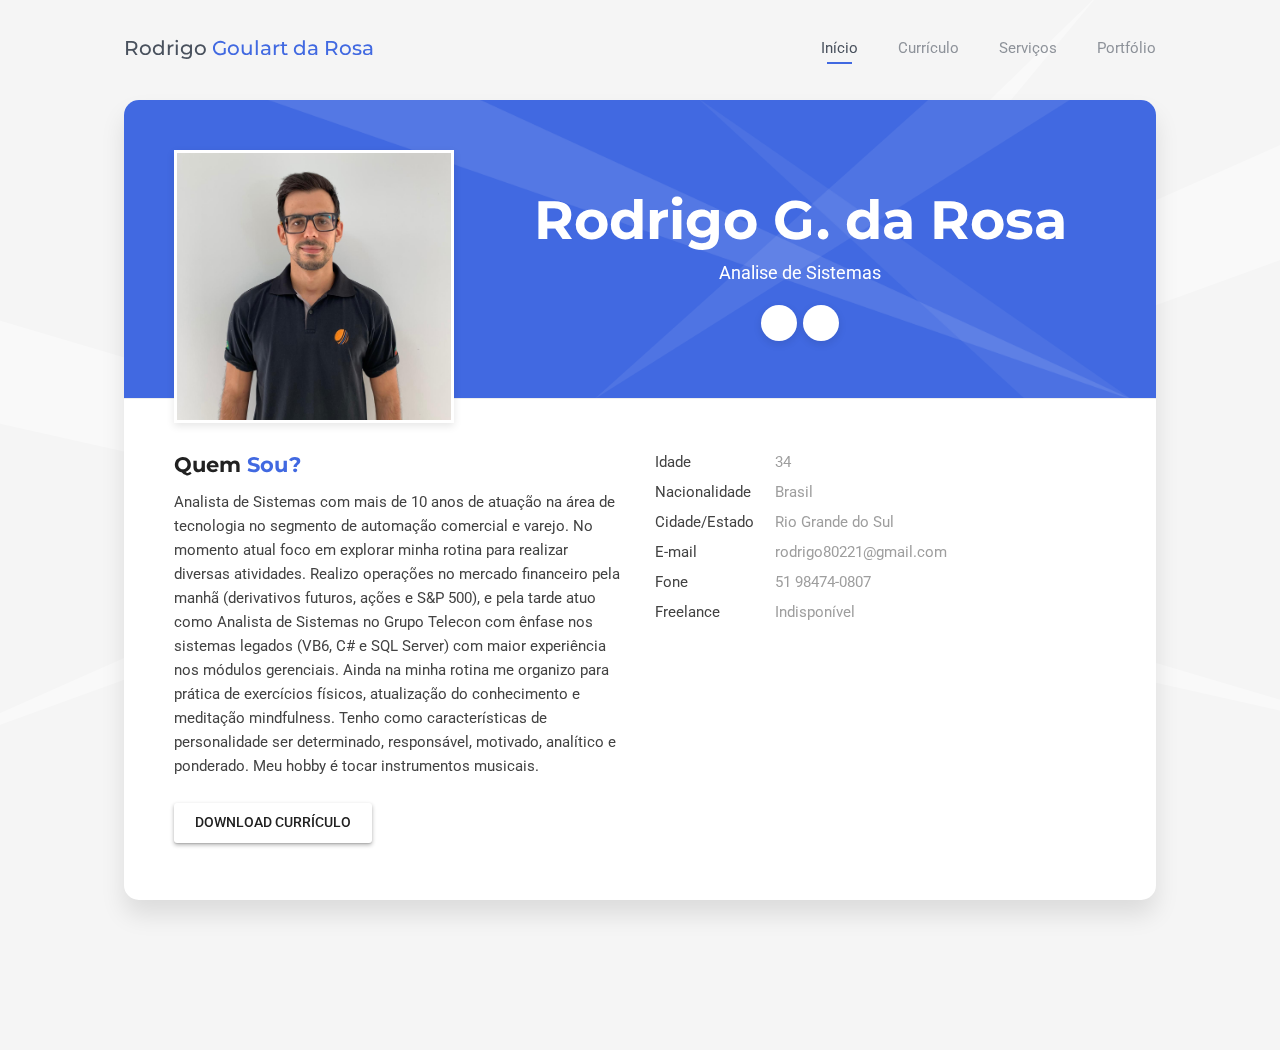
==== commit e40e1bf5: "Finalizando currículo linkedin e web" ====
--- a/index.html
+++ b/index.html
@@ -113,9 +113,8 @@
                       </div>
 
                       <div class="social-links">
-                        <a href="https://twitter.com/rodrigo80221gm1"><i class="fa fa-twitter"></i></a>
                         <a href="https://www.facebook.com/rodrigoroulartdarosa"><i class="fa fa-facebook"></i></a>
-                        <a href="#"><i class="fa fa-instagram"></i></a>
+                        <a href="https://www.linkedin.com/in/rodrigogoulartdarosa/"><i class="fa fa-linkedin"></i></a>
                       </div>
                     </div>
                   </div>
@@ -132,7 +131,7 @@
                         <p>Analista de Sistemas com mais de 10 anos de atuação na área de tecnologia no segmento de automação comercial e varejo.  No momento atual foco em explorar minha rotina para realizar diversas atividades. Realizo operações no mercado financeiro pela manhã (derivativos futuros, ações e S&P 500), e pela tarde atuo como Analista de Sistemas no Grupo Telecon com ênfase nos sistemas legados (VB6, C# e SQL Server) com maior experiência nos módulos gerenciais. Ainda na minha rotina me organizo para prática de exercícios físicos, atualização do conhecimento e meditação mindfulness. Tenho como características de personalidade ser determinado, responsável, motivado, analítico e ponderado. Meu hobby é tocar instrumentos musicais. </p>
                       </div>
                       <div class="download-resume">
-                        <a href="cv/resume.pdf" class="btn btn-secondary" target="_blank">Download Currículo</a>
+                        <a href="CurriculumLinkedinRodrigoGoulartDaRosa.pdf" class="btn btn-secondary" target="_blank">Download Currículo</a>
                       </div>
                     </div>
 
@@ -170,7 +169,7 @@
 
                           <!-- Education 3 -->
                           <div class="timeline-item">
-                            <h4 class="item-title">Graduação tecnológica em Análise e desenvimentos de sistemas</h4>
+                            <h4 class="item-title">Graduação tecnológica em Análise e desenvolvimentos de sistemas</h4>
                             <span class="item-period">2015</span>
                             <span class="item-small">Universidade Luterana do Brasil – ULBRA Canoas – RS</span>
                             <p class="item-description"></p>
@@ -243,7 +242,7 @@
 
                           <!-- Education 3 -->
                           <div class="timeline-item">
-                            <h4 class="item-title">Complementar: Web Developer Html e Javascript</h4>
+                            <h4 class="item-title">Complementar: Web Developer: Html, jQuery e Javascript</h4>
                             <span class="item-period">2016</span>
                             <span class="item-small">Telecon Sistemas</span>
                             <p class="item-description">36 hrs</p>
@@ -275,24 +274,16 @@
                             <h4 class="item-title">Analista de Sistemas</h4>
                             <span class="item-period">Abril 2021 - Atual</span>
                             <span class="item-small">Telecon Sistemas > PJ > Turno da tarde.</span>
-                            <p class="item-description">Atualmente realizo análises de melhorias, correções e novidades nos sistemas legados da empresa com foco no varejo, priorizando a usabilidade e performance.
-                              Entre as tecnologias utilizadas nestes sistemas estão vb6, C#, Crystal Reports, SQL Server e Git. Entre as atividades principais estão
-                               a coleta de requisitos e relacionamento com o cliente,
-                              análise de impacto, criação e atualização de documentações, realização de treinamentos e suporte a desenvolvedores.
-                              
-                             
-                            </p>
+                            <p class="item-description">Atualmente realizo análises de melhorias, correções e novidades nos sistemas legados da empresa com foco no varejo, priorizando a usabilidade e performance. Entre as tecnologias utilizadas nestes sistemas estão VB6, C#, Crystal Reports, SQL Server e Git. Como  atividades principais estão a coleta de requisitos, relacionamento com o cliente, análise de impacto, criação e atualização de documentações, realização de treinamentos e suporte a desenvolvedores.</p>
                           </div>
                           <!-- / Experience 1 -->
 
                           <!-- Experience 2 -->
                           <div class="timeline-item">
-                            <h4 class="item-title">Operador Financeiro Autônomo</h4>
+                            <h4 class="item-title">Trader de mercado financeiro</h4>
                             <span class="item-period">Dec 2017 - Atual</span>
                             <span class="item-small">Autônomo > Turno da manhã</span>
-                            <p class="item-description">Atualmente realizo negociações em derivativos futuros e ações. Utilizo price action e gráficos renko.
-                              Minhas operações são baseadas principalmente em estratégias pré definidas através de algorítimos, gerencimento e plano de trade. 
-                              Entre as ferramentas utilizadas estão o Profitchart e Ninjatrader.
+                            <p class="item-description">Atualmente realizo operações de Day Trade (derivativos futuros da Bovespa e SP 500) e Swing Trade/ Position em ações. Utilizo price action como base operacional em gráficos de candle e renko. Minhas operações são baseadas principalmente em estratégias pré-definidas através de algoritmos, acompanhamento macro econômico, gerenciamento e plano de trade. Entre as principais ferramentas utilizadas estão o Profitchart e Ninjatrader.
                             </p>
                           </div>
                           <!-- / Experience 2 -->
@@ -302,9 +293,7 @@
                             <h4 class="item-title">Analista de Sistemas, desenvolvedor e DBA.</h4>
                             <span class="item-period">Dez 2008 - Dec 2017</span>
                             <span class="item-small">Telecon Sistemas</span>
-                            <p class="item-description">Iniciei na empresa utilizando experiências de eletrônica, robótica e programação com o objetivo de construir o RobboTel que foi o primeiro robô brasileiro para supermercados. Ele participou de diversas feiras e eventos, sendo utilizado como marketing pela empresa e clientes. No ano de lançamento a empresa recebeu o prêmio Destaque Gaúcho. 
-                              Após realizei atividades com reconhecimento, progredindo nos diversos setores da empresa. Seguindo na assistência técnica e atendimento externo, help desk, suporte avançado, implantação e treinamento, programação e finalizando no setor de análise com foco nos módulos gerenciais. Neste último setor entre os principais projetos em que participei estão a Nota Fiscal Eletrônica (NFe e NFCe), SPED, reestruturação do controle de estoque visando a performance e tuning (planos de manutenção, criação de índices e views para relatórios), avaliação de estoque e módulo de produção padaria. 
-                              </p>
+                            <p class="item-description">Iniciei na empresa utilizando experiências de eletrônica, robótica e programação com o objetivo de construir o RobboTel que foi o primeiro robô brasileiro para supermercados. Ele participou de diversas feiras e eventos, sendo utilizado como marketing pela empresa e clientes. No ano de lançamento a empresa recebeu o prêmio Destaque Gaúcho. Após migrei para a área da informática e realizei atividades com reconhecimento progredindo nos diversos setores da empresa. Seguindo na assistência técnica e atendimento externo, help desk, suporte avançado, implantação e treinamento, programação e finalizando no setor de análise com foco nos módulos gerenciais. Neste último setor entre os principais projetos em que participei estão a Nota Fiscal Eletrônica (NFe e NFCe), SPED, reestruturação do controle de estoque visando a performance e tuning (planos de manutenção, criação de índices e views para relatórios), avaliação de estoque e módulo de produção padaria.</p>
                           </div>
                           <!-- / Experience 3 -->
 
@@ -668,7 +657,7 @@
                       <!---------------------------------------------------------------------------------------------------------- -->
                       <!---------------------------------------------------------------------------------------------------------- -->    
                       <figure class="item" data-groups='["all", "Eletronica"]'>
-                        <a href="images/portfolio/RobboTel.jpg" class="lightbox" title="RobboTel - Robô para supermercados: Robô produzido em parceria com a Telecon Sistemas onde participei em todas as etapas do projeto. O robô possui os recursos de falar (falas pré programadas ou controladas por notebook), andar (com controle remoto), frases agendadas para promoção de produtos, reprodução de músicas ou campanhas em áudio, pesquisa de satisfação em tela touchscreen, impressão de relatórios ou qualquer lista, leitor de código de barras para informar o preço e informações sobre produtos.  O Robbô foi utilizado para marketing da empresa, foi exposto em diversas expo agas e ficou em apresentação por 2 anos no show room da Unisinos.">
+                        <a href="images/portfolio/RobboTel.jpg" class="lightbox" title="RobboTel - Robô para supermercados: Robô produzido em parceria com a Telecon Sistemas onde participei em todas as etapas do projeto. O robô possui os recursos de fala (falas pré-programadas ou controladas por notebook), deslocamento (com controle remoto), frases agendadas para promoção de produtos, reprodução de músicas ou campanhas em áudio, pesquisa de satisfação em tela touch screen, impressão de relatórios ou qualquer lista, leitor de código de barras para informar o preço e informações sobre produtos. O Robô foi utilizado para marketing da empresa, foi exposto em diversas Expoagas e ficou em apresentação por 2 anos no showroom da Unisinos.">
                           <img src="images/portfolio/RobboTel.jpg" alt="">
                           <div>
                             <h5 class="name">RobboTel - Robô para supermercados (2015)
@@ -716,7 +705,7 @@
                       </figure>
                       
                       <figure class="item" data-groups='["all", "Eletronica"]'>
-                        <a href="images/portfolio/CristoferGracinha.jpg" class="lightbox" title="Robô Cristofer: Robô produzido no Colégio Ulbra Cristo Redentor. Na imagem Cristofer participa de um projeto social promovido pela escola indo em hospitais na ala infantil levando alegria e interagindo com as criaças. O robô reproduzia áudios engraçados gravados por um artista de teatro, mexia os olhos e andava por controle remoto. Além dos projeto sociais o pequeno robô participou em muitas feiras de divulgação das unidades da ulbra, fazia interações com alunos nos intervalos e em sala de aula.">
+                        <a href="images/portfolio/CristoferGracinha.jpg" class="lightbox" title="Robô Cristofer: Robô produzido no Colégio Ulbra Cristo Redentor. Na imagem Cristofer participa de um projeto social promovido pela escola indo em hospitais na ala infantil levando alegria e interagindo com as crianças. O robô reproduzia áudios engraçados gravados por um artista de teatro, mexia os olhos e andava por controle remoto. Além dos projeto sociais o pequeno robô participou em muitas feiras de divulgação das unidades da ULBRA, fazia interações com alunos nos intervalos e em sala de aula.">
                           <img src="images/portfolio/CristoferGracinha.jpg" alt="">
                           <div>
                             <h5 class="name">Robô Cristofer em projeto social (2006)
@@ -728,7 +717,7 @@
                       </figure>
                       
                       <figure class="item" data-groups='["all", "Eletronica"]'>
-                        <a href="images/portfolio/CristoferPremio.JPG" class="lightbox" title="Robô Cristofer: Robô produzido no Colégio Ulbra Cristo Redentor. Na imagem o prêmio FECITEP Destaque e contribuição a ciência em 2007. Apresentando o projeto social que fez nos hospitais.">
+                        <a href="images/portfolio/CristoferPremio.JPG" class="lightbox" title="Robô Cristofer: Robô produzido no Colégio Ulbra Cristo Redentor. Na imagem o prêmio FECITEP Destaque e contribuição a ciência em 2007. Referente ao projeto social que realizou na ala infantil do hospital da Ulbra e Nossa Senhora das Graças.">
                           <img src="images/portfolio/CristoferPremio.JPG" alt="">
                           <div>
                             <h5 class="name">Robô Cristofer - Prêmio FECITEP 2007
@@ -740,7 +729,7 @@
                       </figure>
                       
                       <figure class="item" data-groups='["all", "Eletronica"]'>
-                        <a href="images/portfolio/RoboViber.png" class="lightbox" title="Robô Viber - Robô Multimídia: Robô para eventos com grande capacidade sonora, o robô foi feito de madeira para atuar como caixa de som com mais de 300W RMS. Possuía tela LCD para passar imagens. Andava controlado por controle remoto. ">
+                        <a href="images/portfolio/RoboViber.png" class="lightbox" title="Robô Viber - Robô Multimídia: Robô com grande capacidade sonora utilizado em feiras e eventos. O robô foi construído em madeira devido a questões acústicas, com sistema de som de 300W RMS. Possuía tela LCD para passar imagens e vídeos institucionais, andava e mexia a cabeça controlado por controle remoto. ">
                           <img src="images/portfolio/RoboViber.png" alt="">
                           <div>
                             <h5 class="name">Robô Viber - Robô Multimídia (2007)
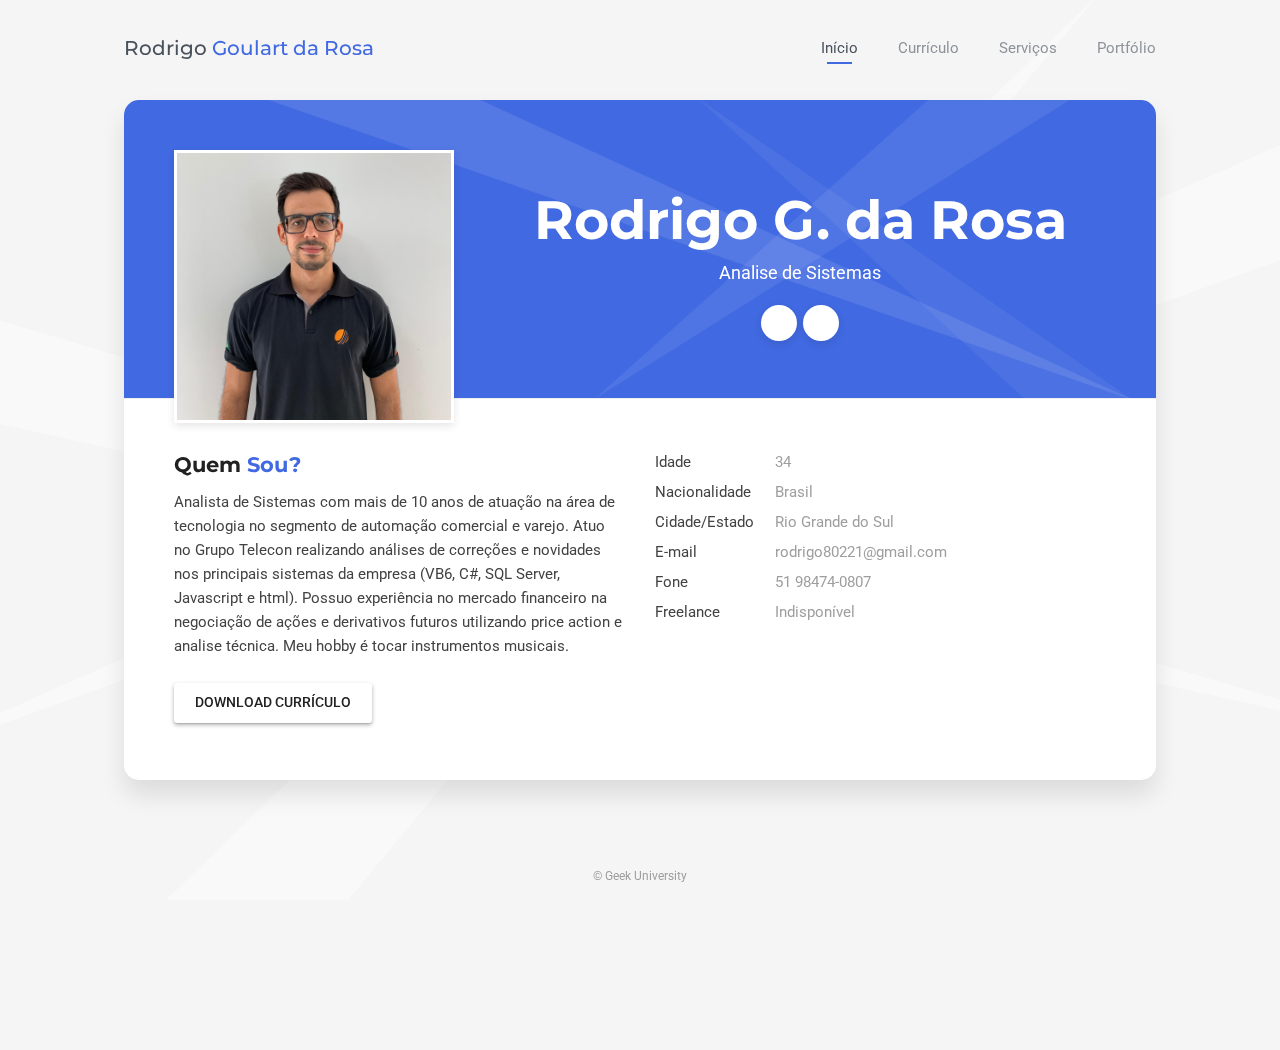
==== commit 2b392f2f: "Update index.html" ====
--- a/index.html
+++ b/index.html
@@ -101,14 +101,14 @@
                             <div class="sp-subtitle">Analise de Sistemas</div>
                           </div>
                           <div class="item">
-                            <div class="sp-subtitle">Automação Comercial</div>
-                          </div>
-                          <div class="item">
-                            <div class="sp-subtitle">Projetos Eletrônicos</div>
-                          </div>     
+                            <div class="sp-subtitle">Trader de Mercado Financeiro</div>
+                          </div>
                           <div class="item">
                             <div class="sp-subtitle">Algorítmos de Trade</div>
-                          </div>                                               
+                          </div>                            
+                          <div class="item">
+                            <div class="sp-subtitle">Projetos de Robótica</div>
+                          </div>                                                  
                         </div>
                       </div>
 
@@ -128,7 +128,7 @@
                         <div class="block-title">
                           <h3>Quem <span>Sou?</span></h3>
                         </div>
-                        <p>Analista de Sistemas com mais de 10 anos de atuação na área de tecnologia no segmento de automação comercial e varejo.  No momento atual foco em explorar minha rotina para realizar diversas atividades. Realizo operações no mercado financeiro pela manhã (derivativos futuros, ações e S&P 500), e pela tarde atuo como Analista de Sistemas no Grupo Telecon com ênfase nos sistemas legados (VB6, C# e SQL Server) com maior experiência nos módulos gerenciais. Ainda na minha rotina me organizo para prática de exercícios físicos, atualização do conhecimento e meditação mindfulness. Tenho como características de personalidade ser determinado, responsável, motivado, analítico e ponderado. Meu hobby é tocar instrumentos musicais. </p>
+                        <p>Analista de Sistemas com mais de 10 anos de atuação na área de tecnologia no segmento de automação comercial e varejo. Atuo no Grupo Telecon realizando análises de correções e novidades nos principais sistemas da empresa (VB6, C#, SQL Server, Javascript e html). Possuo experiência no mercado financeiro na negociação de ações e derivativos futuros utilizando price action e analise técnica. Meu hobby é tocar instrumentos musicais.</p>
                       </div>
                       <div class="download-resume">
                         <a href="CurriculumLinkedinRodrigoGoulartDaRosa.pdf" class="btn btn-secondary" target="_blank">Download Currículo</a>
